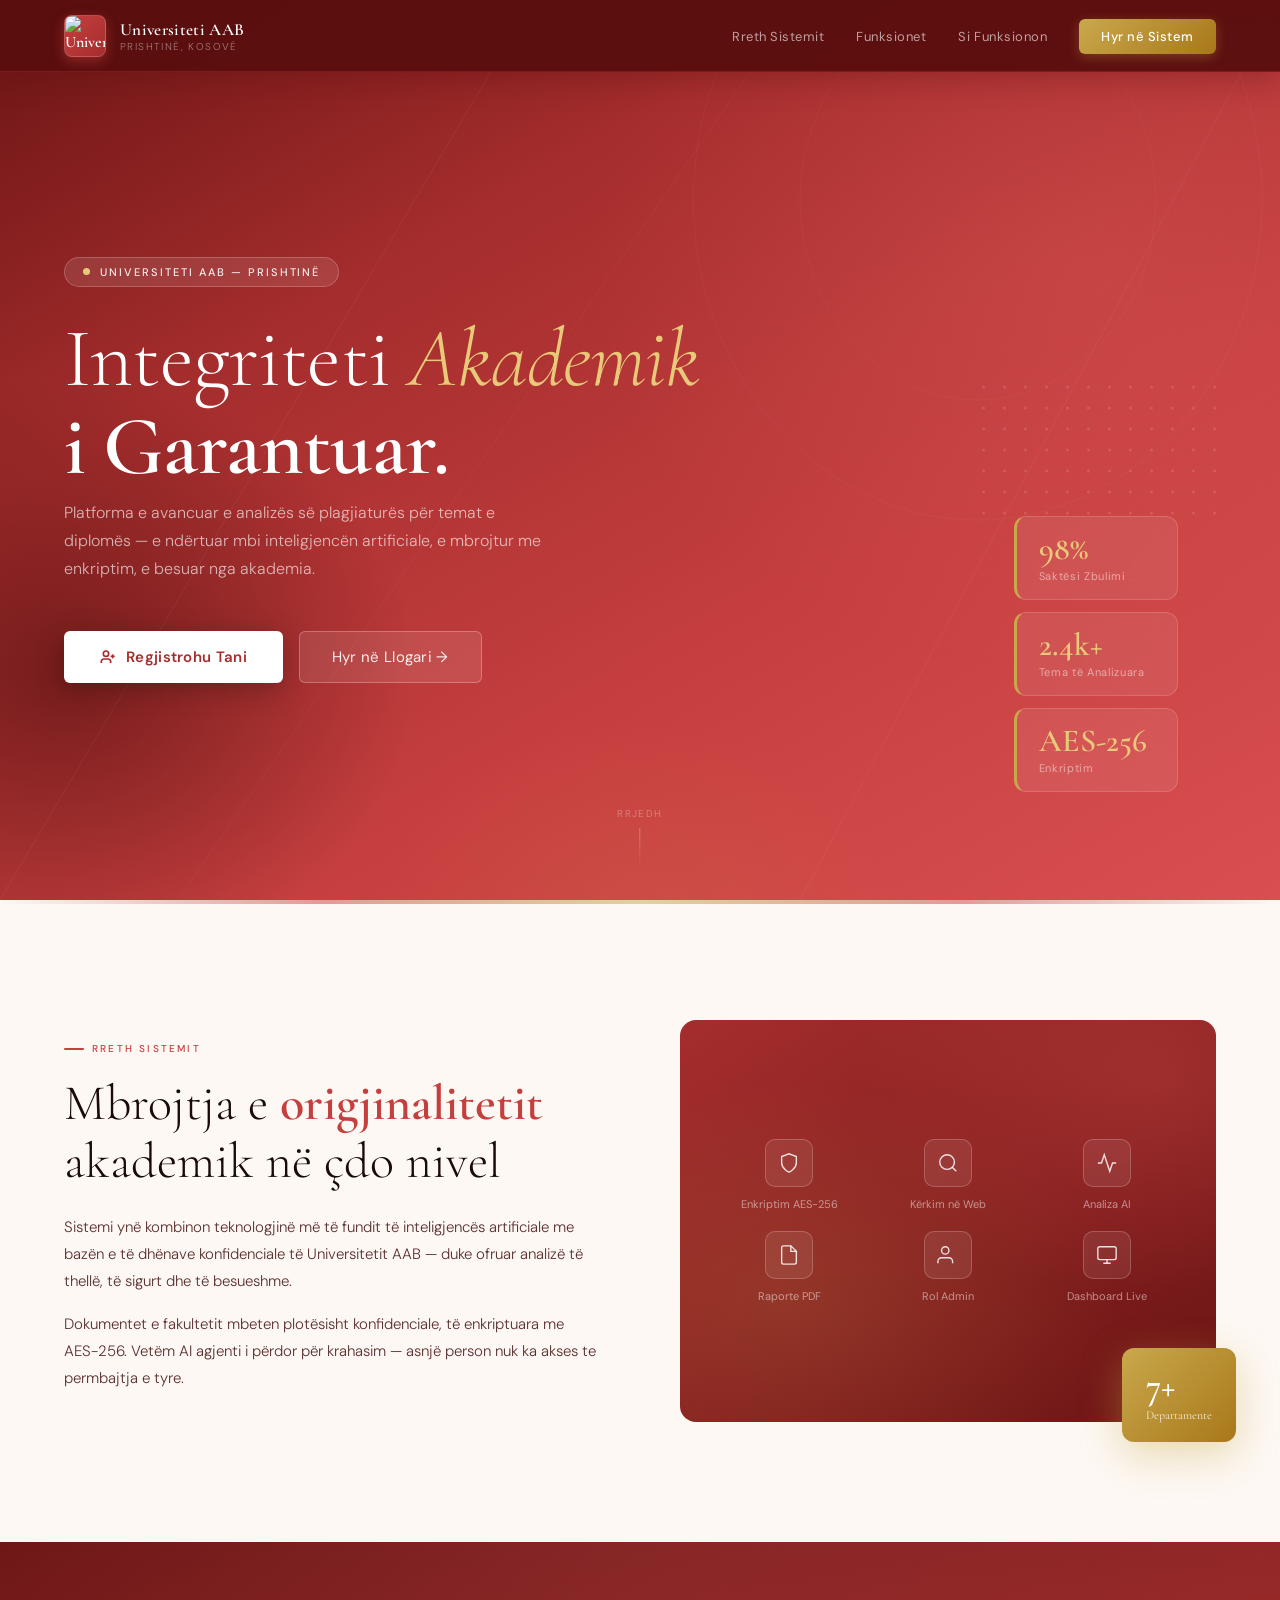
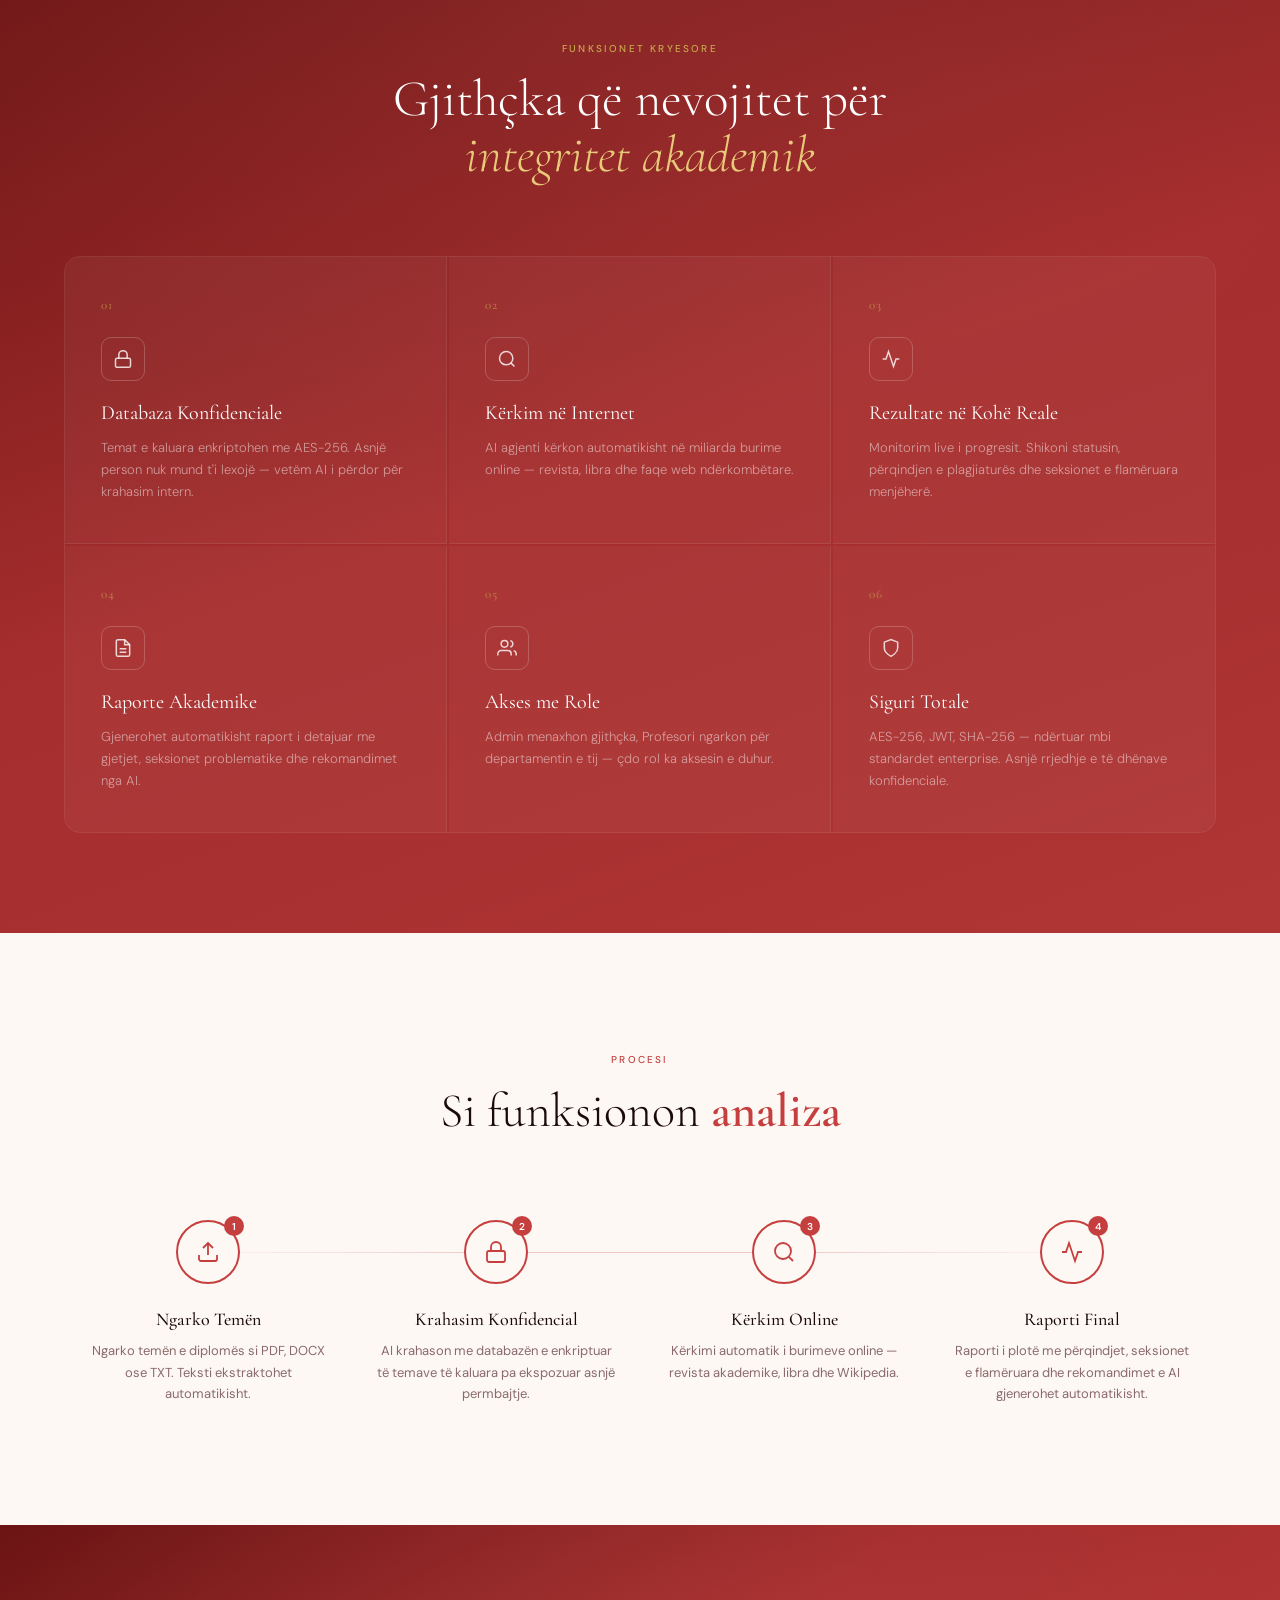
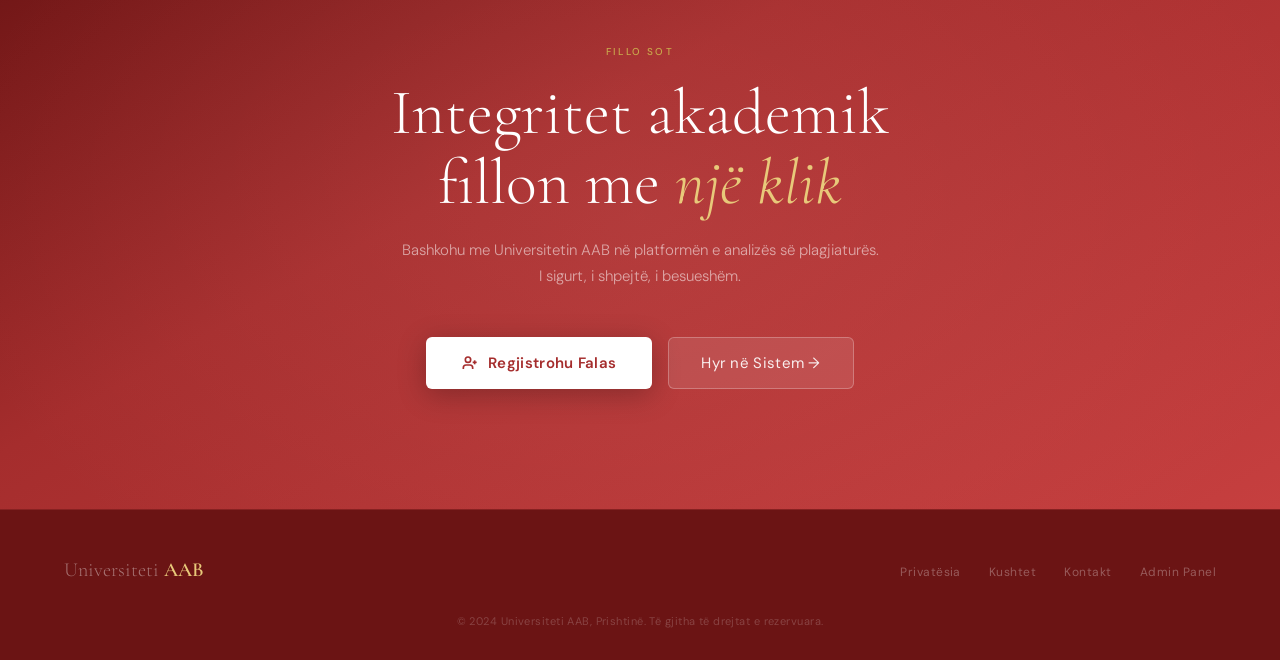
==== ballina.html @ 6b73e8df "Done" ====
<!DOCTYPE html>
<html lang="sq">
<head>
  <meta charset="UTF-8">
  <meta name="viewport" content="width=device-width, initial-scale=1.0">
  <title>Universiteti AAB — Sistemi i Analizës së Plagjiaturës</title>
  <link rel="preconnect" href="https://fonts.googleapis.com">
  <link href="https://fonts.googleapis.com/css2?family=Cormorant+Garamond:ital,wght@0,300;0,400;0,600;1,300;1,400&family=DM+Sans:wght@300;400;500&display=swap" rel="stylesheet">
  <style>
    :root {
      --red:       #C63F3F;
      --red2:      #E05555;
      --red3:      #A52D2D;
      --red-deep:  #6B1414;
      --red-light: #FDEAEA;
      --red-mid:   #F5C5C5;
      --gold:      #C9A84C;
      --gold2:     #E8C97A;
      --cream:     #FDF8F3;
      --smoke:     #F0E8E0;
      --white:     #FFFFFF;
      --text:      #1A0A0A;
      --muted:     #8A6A6A;
      --ff-display: 'Cormorant Garamond', Georgia, serif;
      --ff-body:    'DM Sans', sans-serif;
    }

    *, *::before, *::after { box-sizing: border-box; margin: 0; padding: 0; }
    html { scroll-behavior: smooth; }
    body { font-family: var(--ff-body); background: var(--cream); color: var(--text); overflow-x: hidden; }

    body::before {
      content: '';
      position: fixed; inset: 0; z-index: 0; pointer-events: none;
      background-image: url("data:image/svg+xml,%3Csvg viewBox='0 0 256 256' xmlns='http://www.w3.org/2000/svg'%3E%3Cfilter id='noise'%3E%3CfeTurbulence type='fractalNoise' baseFrequency='0.9' numOctaves='4' stitchTiles='stitch'/%3E%3C/filter%3E%3Crect width='100%25' height='100%25' filter='url(%23noise)' opacity='0.035'/%3E%3C/svg%3E");
      opacity: .5;
    }

    /* ══ NAV ══ */
    nav {
      position: fixed; top: 0; left: 0; right: 0; z-index: 90;
      display: flex; align-items: center; justify-content: space-between;
      padding: 0 5vw; height: 72px;
      background: rgba(90,15,15,.97);
      backdrop-filter: blur(16px);
      border-bottom: 1px solid rgba(198,63,63,.3);
      box-shadow: 0 4px 32px rgba(90,15,15,.4);
    }
    .nav-logo { display: flex; align-items: center; gap: 14px; text-decoration: none; }
    .nav-logo-mark {
      width: 42px; height: 42px;
      background: linear-gradient(135deg, var(--red) 0%, var(--red3) 100%);
      border-radius: 8px;
      display: flex; align-items: center; justify-content: center;
      font-family: var(--ff-display); font-size: 16px; font-weight: 600;
      color: var(--white); border: 1px solid rgba(255,255,255,.15);
      box-shadow: 0 4px 12px rgba(198,63,63,.5);
      overflow: hidden;
    }
    .nav-logo-mark img {
      width: 100%;
      height: 100%;
      object-fit: cover;
      display: block;
    }
    .nav-logo-text .t1 { font-family: var(--ff-display); font-size: 17px; font-weight: 600; color: var(--white); letter-spacing: .02em; }
    .nav-logo-text .t2 { font-size: 10px; font-weight: 300; color: rgba(255,255,255,.45); letter-spacing: .14em; text-transform: uppercase; }
    .nav-links { display: flex; align-items: center; gap: 32px; list-style: none; }
    .nav-links a { font-size: 13px; font-weight: 400; color: rgba(255,255,255,.6); text-decoration: none; letter-spacing: .04em; transition: color .2s; }
    .nav-links a:hover { color: var(--gold2); }
    .nav-cta {
      background: linear-gradient(135deg, var(--gold) 0%, #A8781A 100%) !important;
      color: var(--white) !important; font-weight: 500 !important;
      padding: 9px 22px; border-radius: 6px;
      box-shadow: 0 3px 12px rgba(201,168,76,.3);
      transition: opacity .2s !important;
    }
    .nav-cta:hover { opacity: .85 !important; }

    /* ══ HERO ══ */
    .hero {
      position: relative; min-height: 100vh;
      display: flex; align-items: center;
      padding: 120px 5vw 80px; overflow: hidden;
    }
    .hero-bg {
      position: absolute; inset: 0; z-index: 0;
      background: linear-gradient(150deg, var(--red-deep) 0%, var(--red3) 30%, var(--red) 65%, #D94F4F 100%);
    }
    .hero-bg::after {
      content: '';
      position: absolute; inset: 0;
      background:
        radial-gradient(ellipse 60% 70% at 85% 30%, rgba(230,100,100,.25) 0%, transparent 65%),
        radial-gradient(ellipse 50% 60% at 5%  75%, rgba(60,5,5,.5)        0%, transparent 55%),
        radial-gradient(ellipse 40% 40% at 50% 100%, rgba(201,168,76,.08)  0%, transparent 50%);
    }
    .hero-lines {
      position: absolute; inset: 0; z-index: 1; overflow: hidden; pointer-events: none;
    }
    .hero-lines svg { position: absolute; width: 100%; height: 100%; }

    .hero-dots {
      position: absolute; right: 5vw; top: 50%;
      transform: translateY(-50%); z-index: 1;
      display: grid; grid-template-columns: repeat(12,1fr); gap: 18px;
      opacity: .12;
    }
    .hero-dots span { width: 3px; height: 3px; border-radius: 50%; background: var(--white); display: block; }

    .hero-content { position: relative; z-index: 2; max-width: 700px; }

    .hero-eyebrow {
      display: inline-flex; align-items: center; gap: 10px;
      font-size: 11px; font-weight: 500;
      letter-spacing: .18em; text-transform: uppercase;
      color: rgba(255,255,255,.9);
      margin-bottom: 28px;
      background: rgba(255,255,255,.1);
      border: 1px solid rgba(255,255,255,.2);
      padding: 7px 18px; border-radius: 20px;
      animation: fadeInUp .7s ease both;
    }
    .hero-eyebrow::before {
      content: ''; width: 7px; height: 7px; border-radius: 50%;
      background: var(--gold2);
      animation: pulse 2s infinite;
    }
    @keyframes pulse { 0%,100%{opacity:1;transform:scale(1)} 50%{opacity:.5;transform:scale(1.5)} }

    .hero-title {
      font-family: var(--ff-display);
      font-size: clamp(46px, 6.5vw, 86px);
      font-weight: 300; line-height: 1.06;
      color: var(--white); margin-bottom: 8px;
      letter-spacing: -.01em;
      animation: fadeInUp .7s .1s ease both;
    }
    .hero-title em { font-style: italic; color: var(--gold2); }
    .hero-title .line2 { font-weight: 600; display: block; }

    .hero-sub {
      font-size: 16px; font-weight: 300;
      color: rgba(255,255,255,.65); line-height: 1.75;
      max-width: 480px; margin-bottom: 48px;
      animation: fadeInUp .7s .22s ease both;
    }
    .hero-actions { display: flex; align-items: center; gap: 16px; flex-wrap: wrap; animation: fadeInUp .7s .34s ease both; }

    .btn-hero-primary {
      display: inline-flex; align-items: center; gap: 10px;
      padding: 16px 36px;
      background: var(--white); color: var(--red3);
      font-family: var(--ff-body); font-size: 15px; font-weight: 600;
      border: none; border-radius: 6px; cursor: pointer; text-decoration: none;
      letter-spacing: .02em;
      transition: transform .2s, box-shadow .2s;
      box-shadow: 0 6px 28px rgba(0,0,0,.25);
    }
    .btn-hero-primary:hover { transform: translateY(-2px); box-shadow: 0 10px 36px rgba(0,0,0,.3); }
    .btn-hero-primary svg { width: 16px; height: 16px; stroke: var(--red3); fill: none; stroke-width: 2.5; }

    .btn-hero-ghost {
      display: inline-flex; align-items: center; gap: 10px;
      padding: 15px 32px;
      background: rgba(255,255,255,.1); color: rgba(255,255,255,.9);
      font-family: var(--ff-body); font-size: 15px; font-weight: 400;
      border: 1px solid rgba(255,255,255,.25); border-radius: 6px;
      cursor: pointer; text-decoration: none; letter-spacing: .02em;
      transition: background .2s, border-color .2s;
    }
    .btn-hero-ghost:hover { background: rgba(255,255,255,.18); border-color: rgba(255,255,255,.45); }

    .hero-stats { position: absolute; z-index: 2; right: 8vw; bottom: 12%; display: flex; flex-direction: column; gap: 12px; animation: fadeInUp .7s .5s ease both; }
    .stat-badge {
      background: rgba(255,255,255,.08); backdrop-filter: blur(12px);
      border: 1px solid rgba(255,255,255,.15);
      border-left: 3px solid var(--gold);
      border-radius: 12px; padding: 16px 22px; min-width: 164px;
      animation: floatUp 6s ease-in-out infinite;
    }
    .stat-badge:nth-child(2) { animation-delay: -2s; }
    .stat-badge:nth-child(3) { animation-delay: -4s; }
    @keyframes floatUp { 0%,100%{transform:translateY(0)} 50%{transform:translateY(-7px)} }
    .stat-badge .num { font-family: var(--ff-display); font-size: 32px; font-weight: 600; color: var(--gold2); line-height: 1; }
    .stat-badge .lbl { font-size: 11px; color: rgba(255,255,255,.5); letter-spacing: .06em; margin-top: 4px; }

    .scroll-hint {
      position: absolute; bottom: 32px; left: 50%; transform: translateX(-50%);
      z-index: 2; display: flex; flex-direction: column; align-items: center; gap: 8px;
      color: rgba(255,255,255,.3); font-size: 10px; letter-spacing: .14em; text-transform: uppercase;
    }
    .scroll-line { width: 1px; height: 40px; background: linear-gradient(to bottom, rgba(255,255,255,.3), transparent); animation: scrollPulse 2s ease-in-out infinite; }
    @keyframes scrollPulse { 0%,100%{opacity:.3} 50%{opacity:1} }

    /* ══ ABOUT ══ */
    .section-about {
      padding: 120px 5vw; display: grid; grid-template-columns: 1fr 1fr; gap: 80px;
      align-items: center; position: relative; z-index: 1;
    }
    .section-about::before {
      content: ''; position: absolute; top: 0; left: 0; right: 0; height: 4px;
      background: linear-gradient(90deg, transparent, var(--red), var(--gold), var(--red), transparent);
      opacity: .5;
    }
    .about-label {
      font-size: 10px; font-weight: 500; letter-spacing: .22em; text-transform: uppercase;
      color: var(--red); margin-bottom: 20px;
      display: inline-flex; align-items: center; gap: 8px;
    }
    .about-label::before { content: ''; width: 20px; height: 2px; background: var(--red); border-radius: 2px; }
    .about-title { font-family: var(--ff-display); font-size: clamp(30px, 4vw, 50px); font-weight: 300; line-height: 1.15; color: var(--text); margin-bottom: 24px; }
    .about-title strong { font-weight: 600; color: var(--red); }
    .about-text { font-size: 15px; font-weight: 300; line-height: 1.8; color: #5A3030; margin-bottom: 16px; }

    .about-card-main {
      background: linear-gradient(145deg, var(--red3) 0%, var(--red-deep) 100%);
      border-radius: 16px; overflow: hidden; aspect-ratio: 4/3;
      display: flex; align-items: center; justify-content: center; position: relative;
    }
    .about-card-main::after {
      content: ''; position: absolute; inset: 0;
      background:
        radial-gradient(ellipse at 20% 70%, rgba(201,168,76,.15), transparent 55%),
        radial-gradient(ellipse at 90% 15%, rgba(255,100,100,.2),  transparent 45%);
    }
    .about-icon-grid { display: grid; grid-template-columns: repeat(3,1fr); gap: 20px; padding: 40px; width: 100%; position: relative; z-index: 1; }
    .about-icon-item { display: flex; flex-direction: column; align-items: center; gap: 10px; text-align: center; }
    .about-icon-box {
      width: 48px; height: 48px; border: 1px solid rgba(255,255,255,.2);
      border-radius: 10px; display: flex; align-items: center; justify-content: center;
      background: rgba(255,255,255,.08); transition: background .25s, border-color .25s;
    }
    .about-icon-item:hover .about-icon-box { background: rgba(255,255,255,.15); border-color: rgba(255,255,255,.4); }
    .about-icon-box svg { width: 22px; height: 22px; stroke: rgba(255,255,255,.85); fill: none; stroke-width: 1.5; }
    .about-icon-item span { font-size: 11px; color: rgba(255,255,255,.5); line-height: 1.3; }

    .about-image { position: relative; }
    .about-float-badge {
      position: absolute; bottom: -20px; right: -20px;
      background: linear-gradient(135deg, var(--gold) 0%, #A8781A 100%);
      color: var(--white); border-radius: 12px; padding: 20px 24px;
      font-family: var(--ff-display); box-shadow: 0 12px 40px rgba(201,168,76,.4);
    }
    .about-float-badge .n { font-size: 36px; font-weight: 600; line-height: 1; }
    .about-float-badge .l { font-size: 12px; font-weight: 400; opacity: .85; margin-top: 4px; }

    /* ══ FEATURES ══ */
    .section-features {
      padding: 100px 5vw;
      background: linear-gradient(160deg, var(--red-deep) 0%, var(--red3) 50%, #B03535 100%);
      position: relative; overflow: hidden;
    }
    .section-features::before {
      content: ''; position: absolute; inset: 0;
      background: radial-gradient(ellipse 70% 50% at 50% 0%, rgba(255,160,160,.08), transparent);
    }
    .features-header { text-align: center; margin-bottom: 72px; position: relative; z-index: 1; }
    .features-header .label { font-size: 10px; font-weight: 500; letter-spacing: .22em; text-transform: uppercase; color: var(--gold); margin-bottom: 16px; }
    .features-header h2 { font-family: var(--ff-display); font-size: clamp(32px,4vw,52px); font-weight: 300; color: var(--white); line-height: 1.1; }
    .features-header h2 em { font-style: italic; color: var(--gold2); }

    .features-grid {
      display: grid; grid-template-columns: repeat(3,1fr); gap: 2px;
      position: relative; z-index: 1;
      border: 1px solid rgba(255,255,255,.1); border-radius: 16px; overflow: hidden;
    }
    .feat-card {
      padding: 40px 36px;
      background: rgba(255,255,255,.04);
      border-right: 1px solid rgba(255,255,255,.08);
      border-bottom: 1px solid rgba(255,255,255,.08);
      transition: background .25s; cursor: default;
    }
    .feat-card:hover { background: rgba(255,255,255,.09); }
    .feat-card:nth-child(3n) { border-right: none; }
    .feat-card:nth-child(n+4) { border-bottom: none; }
    .feat-num { font-family: var(--ff-display); font-size: 13px; color: var(--gold); opacity: .7; letter-spacing: .06em; margin-bottom: 24px; }
    .feat-icon {
      width: 44px; height: 44px; border: 1px solid rgba(255,255,255,.2); border-radius: 10px;
      display: flex; align-items: center; justify-content: center; margin-bottom: 20px;
      transition: border-color .25s, background .25s;
    }
    .feat-card:hover .feat-icon { background: rgba(255,255,255,.1); border-color: rgba(255,255,255,.4); }
    .feat-icon svg { width: 20px; height: 20px; stroke: rgba(255,255,255,.8); fill: none; stroke-width: 1.8; }
    .feat-title { font-family: var(--ff-display); font-size: 20px; font-weight: 400; color: var(--white); margin-bottom: 12px; }
    .feat-desc { font-size: 13px; font-weight: 300; color: rgba(255,255,255,.5); line-height: 1.7; }

    /* ══ PROCESS ══ */
    .section-process { padding: 120px 5vw; background: var(--cream); }
    .process-header { text-align: center; margin-bottom: 80px; }
    .process-header .label { font-size: 10px; letter-spacing: .22em; text-transform: uppercase; color: var(--red); font-weight: 500; margin-bottom: 16px; }
    .process-header h2 { font-family: var(--ff-display); font-size: clamp(30px,4vw,48px); font-weight: 300; color: var(--text); }
    .process-header h2 strong { font-weight: 600; color: var(--red); }

    .process-steps { display: grid; grid-template-columns: repeat(4,1fr); gap: 0; position: relative; }
    .process-steps::before {
      content: ''; position: absolute; top: 32px; left: 10%; right: 10%; height: 1px;
      background: linear-gradient(90deg, transparent, var(--red), var(--red), transparent); opacity: .25;
    }
    .process-step { padding: 0 24px; text-align: center; }
    .step-circle {
      width: 64px; height: 64px; border-radius: 50%; border: 2px solid var(--red);
      display: flex; align-items: center; justify-content: center;
      margin: 0 auto 24px; background: var(--cream); position: relative; z-index: 1;
      transition: background .25s, box-shadow .25s;
    }
    .process-step:hover .step-circle { background: var(--red); box-shadow: 0 0 0 8px rgba(198,63,63,.12); }
    .process-step:hover .step-circle svg { stroke: var(--white); }
    .step-circle svg { width: 24px; height: 24px; stroke: var(--red); fill: none; stroke-width: 1.8; transition: stroke .25s; }
    .step-num {
      position: absolute; top: -6px; right: -6px; width: 20px; height: 20px; border-radius: 50%;
      background: var(--red); color: var(--white); font-size: 10px; font-weight: 600;
      display: flex; align-items: center; justify-content: center;
    }
    .step-title { font-family: var(--ff-display); font-size: 18px; font-weight: 500; color: var(--text); margin-bottom: 10px; }
    .step-desc { font-size: 13px; color: var(--muted); line-height: 1.65; }

    /* ══ CTA ══ */
    .section-cta {
      padding: 120px 5vw; text-align: center;
      background: linear-gradient(150deg, var(--red-deep) 0%, var(--red3) 40%, var(--red) 100%);
      position: relative; overflow: hidden;
    }
    .section-cta::before {
      content: ''; position: absolute; inset: 0;
      background: radial-gradient(ellipse 55% 80% at 50% 50%, rgba(255,160,160,.1), transparent);
    }
    .section-cta .label { font-size: 10px; letter-spacing: .22em; text-transform: uppercase; color: var(--gold); font-weight: 500; margin-bottom: 20px; position: relative; z-index: 1; }
    .section-cta h2 { font-family: var(--ff-display); font-size: clamp(36px,5vw,64px); font-weight: 300; color: var(--white); line-height: 1.1; margin-bottom: 20px; position: relative; z-index: 1; }
    .section-cta h2 em { font-style: italic; color: var(--gold2); }
    .section-cta p { font-size: 15px; font-weight: 300; color: rgba(255,255,255,.55); max-width: 480px; margin: 0 auto 48px; line-height: 1.7; position: relative; z-index: 1; }
    .cta-buttons { display: flex; align-items: center; justify-content: center; gap: 16px; flex-wrap: wrap; position: relative; z-index: 1; }

    /* ══ FOOTER ══ */
    footer {
      background: var(--red-deep);
      padding: 48px 5vw 32px;
      border-top: 1px solid rgba(198,63,63,.3);
    }
    .footer-inner { display: flex; align-items: center; justify-content: space-between; margin-bottom: 32px; }
    .footer-logo { font-family: var(--ff-display); font-size: 20px; font-weight: 300; color: rgba(255,255,255,.4); }
    .footer-logo strong { font-weight: 600; color: var(--gold2); }
    .footer-links { display: flex; gap: 28px; list-style: none; }
    .footer-links a { font-size: 12px; color: rgba(255,255,255,.3); text-decoration: none; letter-spacing: .04em; transition: color .2s; }
    .footer-links a:hover { color: var(--gold2); }
    .footer-copy { font-size: 11px; color: rgba(255,255,255,.2); text-align: center; letter-spacing: .04em; }

    /* ══ MODAL ══ */
    .modal-overlay {
      position: fixed; inset: 0; z-index: 200;
      background: rgba(50,5,5,.88); backdrop-filter: blur(8px);
      display: flex; align-items: center; justify-content: center; padding: 20px;
      opacity: 0; pointer-events: none; transition: opacity .3s;
    }
    .modal-overlay.open { opacity: 1; pointer-events: all; }
    .modal {
      background: var(--cream); border-radius: 16px;
      width: 100%; max-width: 460px; overflow: hidden;
      transform: translateY(24px) scale(.97); transition: transform .3s;
      box-shadow: 0 40px 80px rgba(50,5,5,.6);
    }
    .modal-overlay.open .modal { transform: translateY(0) scale(1); }

    .modal-header {
      background: linear-gradient(145deg, var(--red-deep) 0%, var(--red3) 100%);
      padding: 28px 32px 24px; position: relative;
    }
    .modal-header-accent {
      position: absolute; top: 0; left: 0; right: 0; height: 3px;
      background: linear-gradient(90deg, var(--red2), var(--gold), var(--red2));
    }
    .modal-tabs {
      display: flex; gap: 0;
      background: rgba(255,255,255,.08); border-radius: 8px; padding: 4px; margin-bottom: 20px;
    }
    .tab-btn {
      flex: 1; padding: 9px; font-family: var(--ff-body); font-size: 13px; font-weight: 500;
      color: rgba(255,255,255,.45); background: transparent; border: none; border-radius: 6px;
      cursor: pointer; transition: .2s; letter-spacing: .03em;
    }
    .tab-btn.active { background: var(--white); color: var(--red3); }
    .modal-title { font-family: var(--ff-display); font-size: 26px; font-weight: 300; color: var(--white); }
    .modal-title strong { font-weight: 600; }
    .modal-sub { font-size: 13px; color: rgba(255,255,255,.45); margin-top: 4px; }

    .modal-close {
      position: absolute; top: 20px; right: 20px; width: 32px; height: 32px;
      background: rgba(255,255,255,.1); border: none; border-radius: 6px;
      cursor: pointer; display: flex; align-items: center; justify-content: center;
      transition: background .2s;
    }
    .modal-close:hover { background: rgba(255,255,255,.2); }
    .modal-close svg { width: 14px; height: 14px; stroke: rgba(255,255,255,.7); fill: none; stroke-width: 2.5; }

    .modal-body { padding: 28px 32px 32px; }
    .form-group { margin-bottom: 16px; }
    .form-group label { display: block; font-size: 11px; font-weight: 500; letter-spacing: .08em; text-transform: uppercase; color: var(--muted); margin-bottom: 7px; }
    .form-group input, .form-group select {
      width: 100%; padding: 12px 16px; background: var(--white);
      border: 1.5px solid var(--smoke); border-radius: 8px;
      font-family: var(--ff-body); font-size: 14px; color: var(--text);
      transition: border-color .2s, box-shadow .2s; outline: none;
    }
    .form-group input:focus, .form-group select:focus {
      border-color: var(--red); box-shadow: 0 0 0 3px rgba(198,63,63,.12);
    }
    .form-row-2 { display: grid; grid-template-columns: 1fr 1fr; gap: 12px; }

    .btn-modal-primary {
      width: 100%; padding: 14px;
      background: linear-gradient(135deg, var(--red) 0%, var(--red3) 100%);
      color: var(--white); font-family: var(--ff-body); font-size: 15px; font-weight: 600;
      border: none; border-radius: 8px; cursor: pointer; letter-spacing: .02em;
      transition: opacity .2s, transform .15s;
      box-shadow: 0 4px 16px rgba(198,63,63,.4);
    }
    .btn-modal-primary:hover { opacity: .9; transform: translateY(-1px); }
    .btn-modal-primary:active { transform: translateY(0); }

    .modal-note { font-size: 12px; text-align: center; color: var(--muted); margin-top: 16px; line-height: 1.6; }
    .modal-note a { color: var(--red); text-decoration: none; }
    .modal-note a:hover { color: var(--red2); }

    /* ══ ANIMATIONS ══ */
    @keyframes fadeInUp { from{opacity:0;transform:translateY(24px)} to{opacity:1;transform:translateY(0)} }

    /* ══ RESPONSIVE ══ */
    @media (max-width: 900px) {
      .section-about { grid-template-columns: 1fr; }
      .features-grid { grid-template-columns: 1fr 1fr; }
      .process-steps { grid-template-columns: 1fr 1fr; gap: 40px; }
      .process-steps::before { display: none; }
      .hero-stats, .nav-links { display: none; }
    }
    @media (max-width: 600px) {
      .features-grid, .process-steps { grid-template-columns: 1fr; }
    }
  </style>
</head>
<body>

<!-- NAV -->
<nav>
  <a class="nav-logo" href="#">
    <div class="nav-logo-mark"><img src="https://images-wixmp-ed30a86b8c4ca887773594c2.wixmp.com/f/dbe7f497-3ab3-40ab-918d-ef6afb75abf3/df1yz9b-7948cf55-4635-4aee-9761-c056bd9984d3.png/v1/fill/w_370,h_370/icon_by_wizzzdesigns_df1yz9b-fullview.png?token=eyJ0eXAiOiJKV1QiLCJhbGciOiJIUzI1NiJ9.[base64].x4M0dl8qNWTZA7iJrPcjOD4q-tpfhaOOjQKJBWl0B24" alt="Universiteti AAB logo"></div>
    <div class="nav-logo-text">
      <div class="t1">Universiteti AAB</div>
      <div class="t2">Prishtinë, Kosovë</div>
    </div>
  </a>
  <ul class="nav-links">
    <li><a href="#about">Rreth Sistemit</a></li>
    <li><a href="#features">Funksionet</a></li>
    <li><a href="#process">Si Funksionon</a></li>
    <li><a href="#" class="nav-cta" onclick="openModal(event,'login')">Hyr në Sistem</a></li>
  </ul>
</nav>

<!-- HERO -->
<section class="hero">
  <div class="hero-bg"></div>
  <div class="hero-lines">
    <svg viewBox="0 0 1440 900" preserveAspectRatio="none">
      <line x1="0"    y1="900" x2="600"  y2="0"   stroke="rgba(255,255,255,0.06)" stroke-width="1"/>
      <line x1="200"  y1="900" x2="900"  y2="0"   stroke="rgba(255,255,255,0.04)" stroke-width="1"/>
      <line x1="1440" y1="0"   x2="900"  y2="900" stroke="rgba(255,255,255,0.05)" stroke-width="1"/>
      <circle cx="1100" cy="200" r="320" fill="none" stroke="rgba(255,255,255,0.04)" stroke-width="1"/>
      <circle cx="1100" cy="200" r="200" fill="none" stroke="rgba(201,168,76,0.08)" stroke-width="1"/>
    </svg>
  </div>
  <div class="hero-dots">
    <script>for(let i=0;i<84;i++)document.write('<span></span>')</script>
  </div>

  <div class="hero-content">
    <div class="hero-eyebrow">Universiteti AAB — Prishtinë</div>
    <h1 class="hero-title">
      Integriteti
      <em>Akademik</em>
      <span class="line2">i Garantuar.</span>
    </h1>
    <p class="hero-sub">
      Platforma e avancuar e analizës së plagjiaturës për temat e diplomës —
      e ndërtuar mbi inteligjencën artificiale, e mbrojtur me enkriptim, e besuar nga akademia.
    </p>
    <div class="hero-actions">
      <button class="btn-hero-primary" onclick="openModal(event,'register')">
        <svg viewBox="0 0 24 24"><path d="M16 21v-2a4 4 0 0 0-4-4H6a4 4 0 0 0-4 4v2"/><circle cx="9" cy="7" r="4"/><line x1="19" y1="8" x2="19" y2="14"/><line x1="22" y1="11" x2="16" y2="11"/></svg>
        Regjistrohu Tani
      </button>
      <button class="btn-hero-ghost" onclick="openModal(event,'login')">
        Hyr në Llogari →
      </button>
    </div>
  </div>

  <div class="hero-stats">
    <div class="stat-badge"><div class="num">98%</div><div class="lbl">Saktësi Zbulimi</div></div>
    <div class="stat-badge"><div class="num">2.4k+</div><div class="lbl">Tema të Analizuara</div></div>
    <div class="stat-badge"><div class="num">AES‑256</div><div class="lbl">Enkriptim</div></div>
  </div>

  <div class="scroll-hint">
    <span>Rrjedh</span>
    <div class="scroll-line"></div>
  </div>
</section>

<!-- ABOUT -->
<section class="section-about" id="about">
  <div>
    <div class="about-label">Rreth Sistemit</div>
    <h2 class="about-title">Mbrojtja e <strong>origjinalitetit</strong><br>akademik në çdo nivel</h2>
    <p class="about-text">Sistemi ynë kombinon teknologjinë më të fundit të inteligjencës artificiale me bazën e të dhënave konfidenciale të Universitetit AAB — duke ofruar analizë të thellë, të sigurt dhe të besueshme.</p>
    <p class="about-text">Dokumentet e fakultetit mbeten plotësisht konfidenciale, të enkriptuara me AES-256. Vetëm AI agjenti i përdor për krahasim — asnjë person nuk ka akses te permbajtja e tyre.</p>
  </div>
  <div class="about-image">
    <div class="about-card-main">
      <div class="about-icon-grid">
        <div class="about-icon-item"><div class="about-icon-box"><svg viewBox="0 0 24 24"><path d="M12 22s8-4 8-10V5l-8-3-8 3v7c0 6 8 10 8 10z"/></svg></div><span>Enkriptim AES-256</span></div>
        <div class="about-icon-item"><div class="about-icon-box"><svg viewBox="0 0 24 24"><circle cx="11" cy="11" r="8"/><path d="m21 21-4.35-4.35"/></svg></div><span>Kërkim në Web</span></div>
        <div class="about-icon-item"><div class="about-icon-box"><svg viewBox="0 0 24 24"><polyline points="22 12 18 12 15 21 9 3 6 12 2 12"/></svg></div><span>Analiza AI</span></div>
        <div class="about-icon-item"><div class="about-icon-box"><svg viewBox="0 0 24 24"><path d="M14 2H6a2 2 0 0 0-2 2v16a2 2 0 0 0 2 2h12a2 2 0 0 0 2-2V8z"/><polyline points="14 2 14 8 20 8"/></svg></div><span>Raporte PDF</span></div>
        <div class="about-icon-item"><div class="about-icon-box"><svg viewBox="0 0 24 24"><path d="M17 21v-2a4 4 0 0 0-4-4H5a4 4 0 0 0-4 4v2"/><circle cx="9" cy="7" r="4"/></svg></div><span>Rol Admin</span></div>
        <div class="about-icon-item"><div class="about-icon-box"><svg viewBox="0 0 24 24"><rect x="2" y="3" width="20" height="14" rx="2"/><line x1="8" y1="21" x2="16" y2="21"/><line x1="12" y1="17" x2="12" y2="21"/></svg></div><span>Dashboard Live</span></div>
      </div>
    </div>
    <div class="about-float-badge"><div class="n">7+</div><div class="l">Departamente</div></div>
  </div>
</section>

<!-- FEATURES -->
<section class="section-features" id="features">
  <div class="features-header">
    <div class="label">Funksionet Kryesore</div>
    <h2>Gjithçka që nevojitet për<br><em>integritet akademik</em></h2>
  </div>
  <div class="features-grid">
    <div class="feat-card">
      <div class="feat-num">01</div>
      <div class="feat-icon"><svg viewBox="0 0 24 24"><rect x="3" y="11" width="18" height="11" rx="2"/><path d="M7 11V7a5 5 0 0 1 10 0v4"/></svg></div>
      <div class="feat-title">Databaza Konfidenciale</div>
      <div class="feat-desc">Temat e kaluara enkriptohen me AES-256. Asnjë person nuk mund t'i lexojë — vetëm AI i përdor për krahasim intern.</div>
    </div>
    <div class="feat-card">
      <div class="feat-num">02</div>
      <div class="feat-icon"><svg viewBox="0 0 24 24"><circle cx="11" cy="11" r="8"/><path d="m21 21-4.35-4.35"/></svg></div>
      <div class="feat-title">Kërkim në Internet</div>
      <div class="feat-desc">AI agjenti kërkon automatikisht në miliarda burime online — revista, libra dhe faqe web ndërkombëtare.</div>
    </div>
    <div class="feat-card">
      <div class="feat-num">03</div>
      <div class="feat-icon"><svg viewBox="0 0 24 24"><polyline points="22 12 18 12 15 21 9 3 6 12 2 12"/></svg></div>
      <div class="feat-title">Rezultate në Kohë Reale</div>
      <div class="feat-desc">Monitorim live i progresit. Shikoni statusin, përqindjen e plagjiaturës dhe seksionet e flamëruara menjëherë.</div>
    </div>
    <div class="feat-card">
      <div class="feat-num">04</div>
      <div class="feat-icon"><svg viewBox="0 0 24 24"><path d="M14 2H6a2 2 0 0 0-2 2v16a2 2 0 0 0 2 2h12a2 2 0 0 0 2-2V8z"/><polyline points="14 2 14 8 20 8"/><line x1="16" y1="13" x2="8" y2="13"/><line x1="16" y1="17" x2="8" y2="17"/></svg></div>
      <div class="feat-title">Raporte Akademike</div>
      <div class="feat-desc">Gjenerohet automatikisht raport i detajuar me gjetjet, seksionet problematike dhe rekomandimet nga AI.</div>
    </div>
    <div class="feat-card">
      <div class="feat-num">05</div>
      <div class="feat-icon"><svg viewBox="0 0 24 24"><path d="M17 21v-2a4 4 0 0 0-4-4H5a4 4 0 0 0-4 4v2"/><circle cx="9" cy="7" r="4"/><path d="M23 21v-2a4 4 0 0 0-3-3.87"/><path d="M16 3.13a4 4 0 0 1 0 7.75"/></svg></div>
      <div class="feat-title">Akses me Role</div>
      <div class="feat-desc">Admin menaxhon gjithçka, Profesori ngarkon për departamentin e tij — çdo rol ka aksesin e duhur.</div>
    </div>
    <div class="feat-card">
      <div class="feat-num">06</div>
      <div class="feat-icon"><svg viewBox="0 0 24 24"><path d="M12 22s8-4 8-10V5l-8-3-8 3v7c0 6 8 10 8 10z"/></svg></div>
      <div class="feat-title">Siguri Totale</div>
      <div class="feat-desc">AES-256, JWT, SHA-256 — ndërtuar mbi standardet enterprise. Asnjë rrjedhje e të dhënave konfidenciale.</div>
    </div>
  </div>
</section>

<!-- PROCESS -->
<section class="section-process" id="process">
  <div class="process-header">
    <div class="label">Procesi</div>
    <h2>Si funksionon <strong>analiza</strong></h2>
  </div>
  <div class="process-steps">
    <div class="process-step">
      <div class="step-circle"><svg viewBox="0 0 24 24"><path d="M21 15v4a2 2 0 0 1-2 2H5a2 2 0 0 1-2-2v-4"/><polyline points="17 8 12 3 7 8"/><line x1="12" y1="3" x2="12" y2="15"/></svg><div class="step-num">1</div></div>
      <div class="step-title">Ngarko Temën</div>
      <div class="step-desc">Ngarko temën e diplomës si PDF, DOCX ose TXT. Teksti ekstraktohet automatikisht.</div>
    </div>
    <div class="process-step">
      <div class="step-circle"><svg viewBox="0 0 24 24"><rect x="3" y="11" width="18" height="11" rx="2"/><path d="M7 11V7a5 5 0 0 1 10 0v4"/></svg><div class="step-num">2</div></div>
      <div class="step-title">Krahasim Konfidencial</div>
      <div class="step-desc">AI krahason me databazën e enkriptuar të temave të kaluara pa ekspozuar asnjë permbajtje.</div>
    </div>
    <div class="process-step">
      <div class="step-circle"><svg viewBox="0 0 24 24"><circle cx="11" cy="11" r="8"/><path d="m21 21-4.35-4.35"/></svg><div class="step-num">3</div></div>
      <div class="step-title">Kërkim Online</div>
      <div class="step-desc">Kërkimi automatik i burimeve online — revista akademike, libra dhe Wikipedia.</div>
    </div>
    <div class="process-step">
      <div class="step-circle"><svg viewBox="0 0 24 24"><polyline points="22 12 18 12 15 21 9 3 6 12 2 12"/></svg><div class="step-num">4</div></div>
      <div class="step-title">Raporti Final</div>
      <div class="step-desc">Raporti i plotë me përqindjet, seksionet e flamëruara dhe rekomandimet e AI gjenerohet automatikisht.</div>
    </div>
  </div>
</section>

<!-- CTA -->
<section class="section-cta">
  <div class="label">Fillo Sot</div>
  <h2>Integritet akademik<br>fillon me <em>një klik</em></h2>
  <p>Bashkohu me Universitetin AAB në platformën e analizës së plagjiaturës. I sigurt, i shpejtë, i besueshëm.</p>
  <div class="cta-buttons">
    <button class="btn-hero-primary" onclick="openModal(event,'register')">
      <svg viewBox="0 0 24 24"><path d="M16 21v-2a4 4 0 0 0-4-4H6a4 4 0 0 0-4 4v2"/><circle cx="9" cy="7" r="4"/><line x1="19" y1="8" x2="19" y2="14"/><line x1="22" y1="11" x2="16" y2="11"/></svg>
      Regjistrohu Falas
    </button>
    <button class="btn-hero-ghost" onclick="openModal(event,'login')">Hyr në Sistem →</button>
  </div>
</section>

<!-- FOOTER -->
<footer>
  <div class="footer-inner">
    <div class="footer-logo">Universiteti <strong>AAB</strong></div>
    <ul class="footer-links">
      <li><a href="#">Privatësia</a></li>
      <li><a href="#">Kushtet</a></li>
      <li><a href="#">Kontakt</a></li>
      <li><a href="admin.html">Admin Panel</a></li>
    </ul>
  </div>
  <div class="footer-copy">© 2024 Universiteti AAB, Prishtinë. Të gjitha të drejtat e rezervuara.</div>
</footer>

<!-- MODAL -->
<div class="modal-overlay" id="modal-overlay" onclick="closeModalOutside(event)">
  <div class="modal" id="modal">
    <div class="modal-header">
      <div class="modal-header-accent"></div>
      <button class="modal-close" onclick="closeModal()">
        <svg viewBox="0 0 24 24"><line x1="18" y1="6" x2="6" y2="18"/><line x1="6" y1="6" x2="18" y2="18"/></svg>
      </button>
      <div class="modal-tabs">
        <button class="tab-btn active" id="tab-login"    onclick="switchTab('login')">Hyr</button>
        <button class="tab-btn"        id="tab-register" onclick="switchTab('register')">Regjistrohu</button>
      </div>
      <div class="modal-title" id="modal-title">Mirë se <strong>erdhe</strong></div>
      <div class="modal-sub"  id="modal-sub">Hyr në llogarinë tënde</div>
    </div>
    <div class="modal-body">

      <!-- LOGIN -->
      <div id="form-login">
        <div class="form-group">
          <label>Emri i Përdoruesit ose Email</label>
          <input type="text" id="l-username" placeholder="p.sh. arta.krasniqi ose prof.demo@aab.edu.al" autocomplete="username">
        </div>
        <div class="form-group">
          <label>Fjalëkalimi</label>
          <input type="password" id="l-password" placeholder="••••••••" autocomplete="current-password" onkeydown="if(event.key==='Enter')doLogin()">
        </div>
        <div id="login-msg" style="font-size:13px;margin-bottom:12px;display:none"></div>
        <button class="btn-modal-primary" onclick="doLogin()">Hyr në Sistem</button>
        <div class="modal-note">Nuk ke llogari? <a href="#" onclick="switchTab('register');return false">Regjistrohu këtu</a></div>
      </div>

      <!-- REGISTER -->
      <div id="form-register" style="display:none">
        <div class="form-row-2">
          <div class="form-group"><label>Emri</label><input type="text" id="r-fname" placeholder="Arta"></div>
          <div class="form-group"><label>Mbiemri</label><input type="text" id="r-lname" placeholder="Krasniqi"></div>
        </div>
        <div class="form-group"><label>Email Universitar</label><input type="email" id="r-email" placeholder="arta.krasniqi@aab.edu.al"></div>
        <div class="form-group"><label>Numri Indeksit</label><input type="text" id="r-index" placeholder="2024/CS/0001"></div>
        <div class="form-group">
          <label>Departamenti</label>
          <select id="r-dept">
            <option value="">— Zgjidh departamentin —</option>
            <option>Programim</option>
            <option>Programim dhe AI</option>
            <option>Programim dhe Multimedia</option>
            <option>Programim i Lojerave Kompjuterike</option>
            <option>Siguri Kibernetike</option>
            <option>Specializim ne Inxhinieri Softuerike</option>
          </select>
        </div>
        <div class="form-group"><label>Fjalëkalimi</label><input type="password" id="r-pass" placeholder="Min. 8 karaktere"></div>
        <div id="reg-msg" style="font-size:13px;margin-bottom:12px;display:none"></div>
        <button class="btn-modal-primary" onclick="doRegister()">Krijo Llogarinë</button>
        <div class="modal-note">Duke u regjistruar pranon <a href="#">Kushtet e Përdorimit</a>.<br>Ke llogari? <a href="#" onclick="switchTab('login');return false">Hyr këtu</a></div>
      </div>

    </div>
  </div>
</div>

<script>
  function openModal(e, tab) {
    if(e) e.preventDefault();
    document.getElementById('modal-overlay').classList.add('open');
    switchTab(tab||'login');
    document.body.style.overflow = 'hidden';
  }
  function closeModal() {
    document.getElementById('modal-overlay').classList.remove('open');
    document.body.style.overflow = '';
  }
  function closeModalOutside(e) { if(e.target===document.getElementById('modal-overlay')) closeModal(); }
  document.addEventListener('keydown', e => { if(e.key==='Escape') closeModal(); });

  function switchTab(tab) {
    const isLogin = tab==='login';
    document.getElementById('tab-login').classList.toggle('active', isLogin);
    document.getElementById('tab-register').classList.toggle('active', !isLogin);
    document.getElementById('form-login').style.display    = isLogin ? '' : 'none';
    document.getElementById('form-register').style.display = isLogin ? 'none' : '';
    document.getElementById('modal-title').innerHTML = isLogin ? 'Mirë se <strong>erdhe</strong>' : 'Krijo <strong>llogarinë</strong>';
    document.getElementById('modal-sub').textContent  = isLogin ? 'Hyr në llogarinë tënde' : 'Regjistrohu në platformën AAB';
  }

  async function doLogin() {
    const username = document.getElementById('l-username').value.trim();
    const password = document.getElementById('l-password').value;
    const msg      = document.getElementById('login-msg');
    if(!username||!password){ showMsg(msg,'Plotëso të dy fushat','#C63F3F'); return; }
    try {
      const backendOrigin = (() => {
        const origin = window.location.origin;
        if (origin && origin !== 'null' && origin.includes(':8000')) return origin;
        return 'http://localhost:8000';
      })();
      const apiBase = `${backendOrigin}/api`;
      const res  = await fetch(`${apiBase}/auth/login`, {method:'POST',headers:{'Content-Type':'application/json'},body:JSON.stringify({username,password})});
      const data = await res.json();
      if(!res.ok){ showMsg(msg, data.detail||'Kredenciale të gabuara','#C63F3F'); return; }
      let tokenKey, userKey;
      if (data.user.role === 'professor') { tokenKey = 'prof_token'; userKey = 'prof_user'; }
      else if (data.user.role === 'admin') { tokenKey = 'admin_token'; userKey = 'admin_user'; }
      else { tokenKey = 'student_token'; userKey = 'student_user'; }
      localStorage.setItem(tokenKey, data.access_token);
      localStorage.setItem(userKey, JSON.stringify(data.user));

      // Domain-based redirect rules (user requested):
      const identifier = username; // value entered by user (username or email)
      const email = (data.user && data.user.email) ? data.user.email.toLowerCase() : identifier.toLowerCase();
      if (data.user.role === 'admin' || data.user.username === 'admin') {
        window.location.href = 'admin.html';
        return;
      }
      if (email.endsWith('@universitetiaab.com')) {
        window.location.href = 'student.html';
        return;
      }
      if (email.endsWith('@aab.edu') || email.endsWith('@aab.edu.al')) {
        window.location.href = 'profesor.html';
        return;
      }
      // Fallback to role-based routing
      window.location.href = data.user.role === 'professor' ? 'profesor.html' : 'index.html';
    } catch { showMsg(msg,'Nuk u lidh me serverin.','#C63F3F'); }
  }

  async function doRegister() {
    const fname = document.getElementById('r-fname').value.trim();
    const lname = document.getElementById('r-lname').value.trim();
    const email = document.getElementById('r-email').value.trim();
    const dept  = document.getElementById('r-dept').value;
    const pass  = document.getElementById('r-pass').value;
    const msg   = document.getElementById('reg-msg');
    if(!fname||!lname||!email||!pass){ showMsg(msg,'Plotëso fushat e detyrueshme','#C63F3F'); return; }
    if(pass.length<8){ showMsg(msg,'Min. 8 karaktere fjalëkalimi','#C63F3F'); return; }
    try {
      const backendOrigin = (() => {
        const origin = window.location.origin;
        if (origin && origin !== 'null' && origin.includes(':8000')) return origin;
        return 'http://localhost:8000';
      })();
      const apiBase = `${backendOrigin}/api`;
      const res  = await fetch(`${apiBase}/auth/register`, {method:'POST',headers:{'Content-Type':'application/json'},body:JSON.stringify({username:email.split('@')[0],email,full_name:fname+' '+lname,password:pass,department:dept||null})});
      const data = await res.json();
      if(!res.ok){ showMsg(msg, data.detail||'Gabim gjatë regjistrimit','#C63F3F'); return; }
      switchTab('login');
      const lm=document.getElementById('login-msg');
      lm.style.display='block'; lm.style.color='#2D7A3A';
      lm.textContent='✓ Llogaria u krijua! Hyr tani.';
    } catch { showMsg(msg,'Nuk u lidh me serverin.','#C63F3F'); }
  }

  function showMsg(el, text, color) { el.textContent=text; el.style.display='block'; el.style.color=color; }

  document.querySelectorAll('a[href^="#"]').forEach(a => {
    a.addEventListener('click', e => {
      const id = a.getAttribute('href'); if(id==='#') return;
      e.preventDefault(); document.querySelector(id)?.scrollIntoView({behavior:'smooth'});
    });
  });
</script>
</body>
</html>
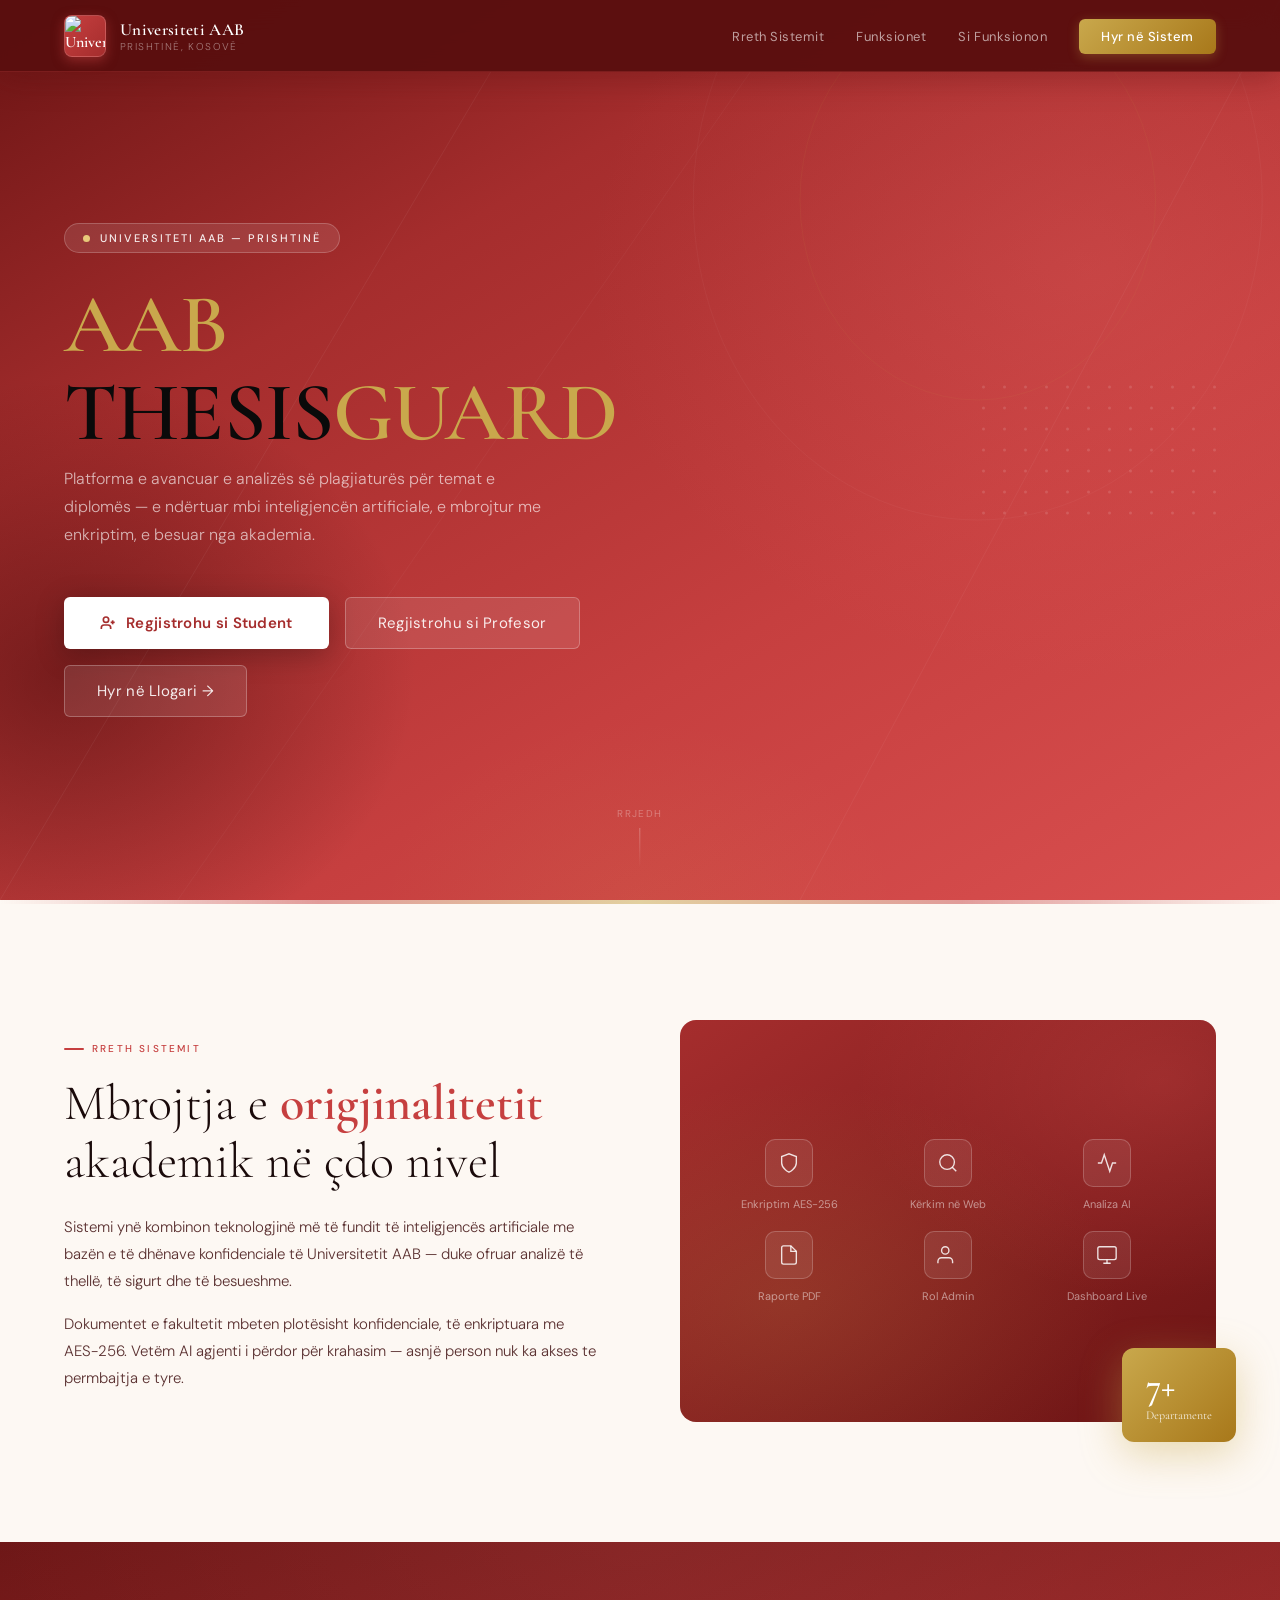
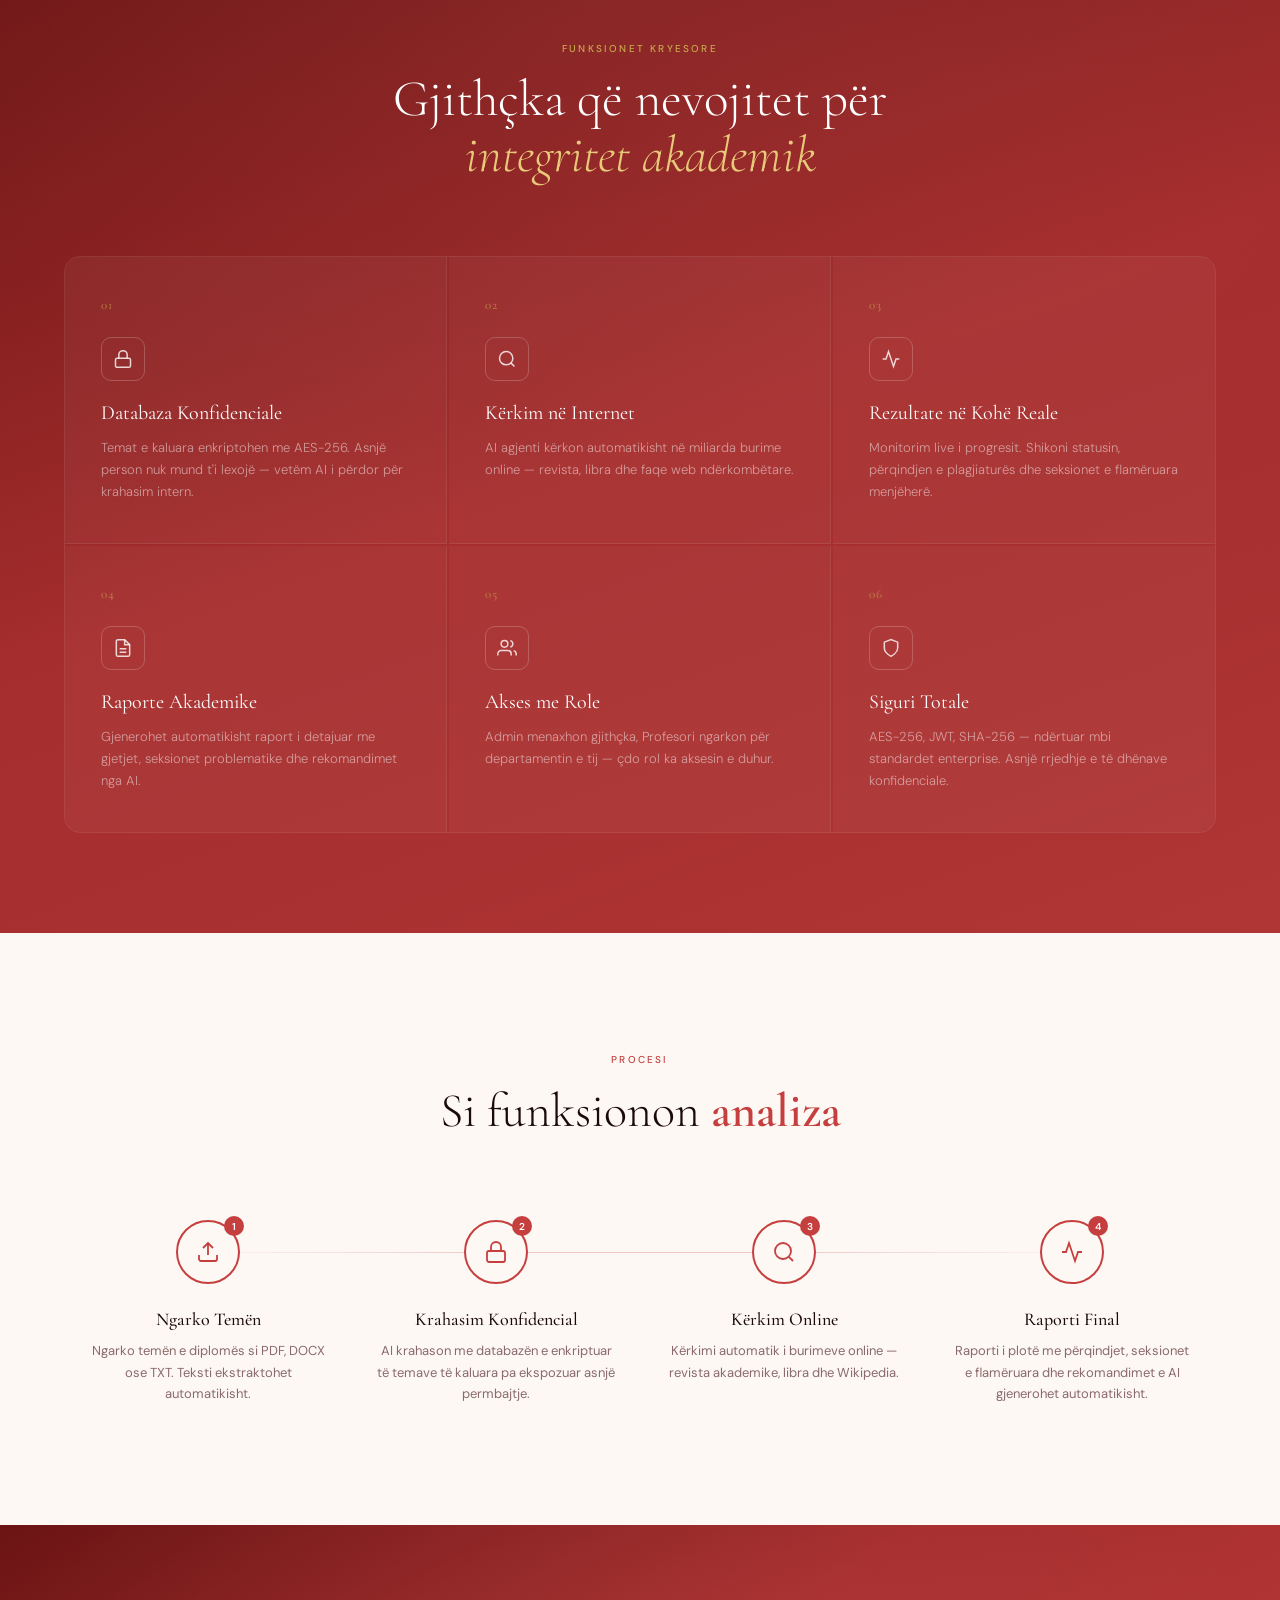
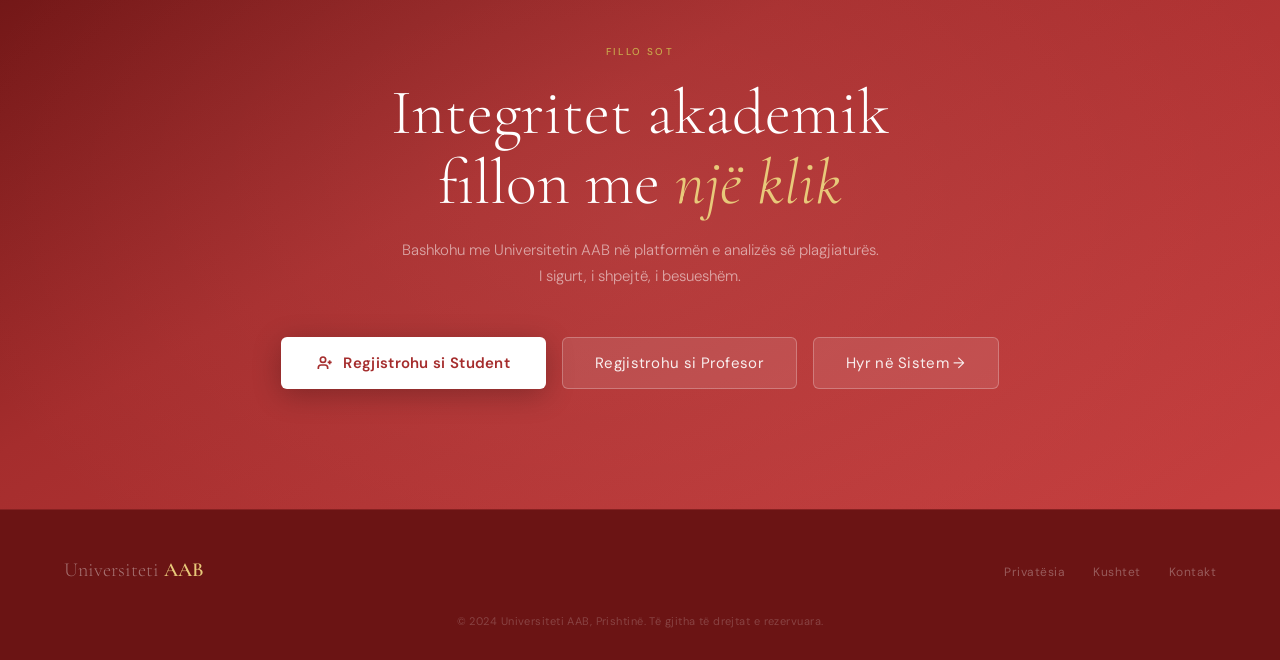
==== commit 93bda859: "﻿Publish the current plagiarism checker and stop tracking caches and uploads. The app rewrite, detec" ====
--- a/ballina.html
+++ b/ballina.html
@@ -3,6 +3,12 @@
 <head>
   <meta charset="UTF-8">
   <meta name="viewport" content="width=device-width, initial-scale=1.0">
+  <meta name="theme-color" content="#C63F3F">
+  <meta name="mobile-web-app-capable" content="yes">
+  <meta name="apple-mobile-web-app-capable" content="yes">
+  <meta name="apple-mobile-web-app-title" content="AAB Check">
+  <link rel="manifest" href="/manifest.webmanifest">
+  <link rel="icon" href="/static/icons/icon-192.svg" type="image/svg+xml">
   <title>Universiteti AAB — Sistemi i Analizës së Plagjiaturës</title>
   <link rel="preconnect" href="https://fonts.googleapis.com">
   <link href="https://fonts.googleapis.com/css2?family=Cormorant+Garamond:ital,wght@0,300;0,400;0,600;1,300;1,400&family=DM+Sans:wght@300;400;500&display=swap" rel="stylesheet">
@@ -138,6 +144,14 @@
     }
     .hero-title em { font-style: italic; color: var(--gold2); }
     .hero-title .line2 { font-weight: 600; display: block; }
+    .hero-title .brand-red {
+      color: var(--gold);
+      font-weight: 600;
+    }
+    .hero-title .brand-black {
+      color: #0A0A0A;
+      font-weight: 600;
+    }
 
     .hero-sub {
       font-size: 16px; font-weight: 300;
@@ -375,7 +389,7 @@
       background: rgba(255,255,255,.08); border-radius: 8px; padding: 4px; margin-bottom: 20px;
     }
     .tab-btn {
-      flex: 1; padding: 9px; font-family: var(--ff-body); font-size: 13px; font-weight: 500;
+      flex: 1; padding: 9px 6px; font-family: var(--ff-body); font-size: 12px; font-weight: 500;
       color: rgba(255,255,255,.45); background: transparent; border: none; border-radius: 6px;
       cursor: pointer; transition: .2s; letter-spacing: .03em;
     }
@@ -476,18 +490,20 @@
   <div class="hero-content">
     <div class="hero-eyebrow">Universiteti AAB — Prishtinë</div>
     <h1 class="hero-title">
-      Integriteti
-      <em>Akademik</em>
-      <span class="line2">i Garantuar.</span>
+      <span class="brand-red">AAB</span>
+      <span class="brand-black">THESIS</span><span class="brand-red">GUARD</span>
     </h1>
     <p class="hero-sub">
       Platforma e avancuar e analizës së plagjiaturës për temat e diplomës —
       e ndërtuar mbi inteligjencën artificiale, e mbrojtur me enkriptim, e besuar nga akademia.
     </p>
     <div class="hero-actions">
-      <button class="btn-hero-primary" onclick="openModal(event,'register')">
+      <button class="btn-hero-primary" onclick="openModal(event,'register-student')">
         <svg viewBox="0 0 24 24"><path d="M16 21v-2a4 4 0 0 0-4-4H6a4 4 0 0 0-4 4v2"/><circle cx="9" cy="7" r="4"/><line x1="19" y1="8" x2="19" y2="14"/><line x1="22" y1="11" x2="16" y2="11"/></svg>
-        Regjistrohu Tani
+        Regjistrohu si Student
+      </button>
+      <button class="btn-hero-ghost" onclick="openModal(event,'register-professor')">
+        Regjistrohu si Profesor
       </button>
       <button class="btn-hero-ghost" onclick="openModal(event,'login')">
         Hyr në Llogari →
@@ -495,11 +511,7 @@
     </div>
   </div>
 
-  <div class="hero-stats">
-    <div class="stat-badge"><div class="num">98%</div><div class="lbl">Saktësi Zbulimi</div></div>
-    <div class="stat-badge"><div class="num">2.4k+</div><div class="lbl">Tema të Analizuara</div></div>
-    <div class="stat-badge"><div class="num">AES‑256</div><div class="lbl">Enkriptim</div></div>
-  </div>
+ 
 
   <div class="scroll-hint">
     <span>Rrjedh</span>
@@ -612,10 +624,11 @@
   <h2>Integritet akademik<br>fillon me <em>një klik</em></h2>
   <p>Bashkohu me Universitetin AAB në platformën e analizës së plagjiaturës. I sigurt, i shpejtë, i besueshëm.</p>
   <div class="cta-buttons">
-    <button class="btn-hero-primary" onclick="openModal(event,'register')">
+    <button class="btn-hero-primary" onclick="openModal(event,'register-student')">
       <svg viewBox="0 0 24 24"><path d="M16 21v-2a4 4 0 0 0-4-4H6a4 4 0 0 0-4 4v2"/><circle cx="9" cy="7" r="4"/><line x1="19" y1="8" x2="19" y2="14"/><line x1="22" y1="11" x2="16" y2="11"/></svg>
-      Regjistrohu Falas
+      Regjistrohu si Student
     </button>
+    <button class="btn-hero-ghost" onclick="openModal(event,'register-professor')">Regjistrohu si Profesor</button>
     <button class="btn-hero-ghost" onclick="openModal(event,'login')">Hyr në Sistem →</button>
   </div>
 </section>
@@ -628,7 +641,6 @@
       <li><a href="#">Privatësia</a></li>
       <li><a href="#">Kushtet</a></li>
       <li><a href="#">Kontakt</a></li>
-      <li><a href="admin.html">Admin Panel</a></li>
     </ul>
   </div>
   <div class="footer-copy">© 2024 Universiteti AAB, Prishtinë. Të gjitha të drejtat e rezervuara.</div>
@@ -643,8 +655,9 @@
         <svg viewBox="0 0 24 24"><line x1="18" y1="6" x2="6" y2="18"/><line x1="6" y1="6" x2="18" y2="18"/></svg>
       </button>
       <div class="modal-tabs">
-        <button class="tab-btn active" id="tab-login"    onclick="switchTab('login')">Hyr</button>
-        <button class="tab-btn"        id="tab-register" onclick="switchTab('register')">Regjistrohu</button>
+        <button class="tab-btn active" id="tab-login" onclick="switchTab('login')">Hyr</button>
+        <button class="tab-btn" id="tab-register-student" onclick="switchTab('register-student')">Si Student</button>
+        <button class="tab-btn" id="tab-register-professor" onclick="switchTab('register-professor')">Si Profesor</button>
       </div>
       <div class="modal-title" id="modal-title">Mirë se <strong>erdhe</strong></div>
       <div class="modal-sub"  id="modal-sub">Hyr në llogarinë tënde</div>
@@ -655,41 +668,71 @@
       <div id="form-login">
         <div class="form-group">
           <label>Emri i Përdoruesit ose Email</label>
-          <input type="text" id="l-username" placeholder="p.sh. arta.krasniqi ose prof.demo@aab.edu.al" autocomplete="username">
+          <input type="text" id="l-username" placeholder="p.sh. arta.krasniqi@universitetiaab.com" autocomplete="username">
         </div>
         <div class="form-group">
           <label>Fjalëkalimi</label>
           <input type="password" id="l-password" placeholder="••••••••" autocomplete="current-password" onkeydown="if(event.key==='Enter')doLogin()">
         </div>
+        <div style="text-align:right;margin:-8px 0 12px">
+          <a href="#" onclick="switchTab('forgot-password');return false" style="font-size:13px;color:#C63F3F;text-decoration:none">Keni harruar fjalëkalimin?</a>
+        </div>
         <div id="login-msg" style="font-size:13px;margin-bottom:12px;display:none"></div>
         <button class="btn-modal-primary" onclick="doLogin()">Hyr në Sistem</button>
-        <div class="modal-note">Nuk ke llogari? <a href="#" onclick="switchTab('register');return false">Regjistrohu këtu</a></div>
+        <div class="modal-note">Nuk ke llogari?
+          <a href="#" onclick="switchTab('register-student');return false">Regjistrohu si student</a> ·
+          <a href="#" onclick="switchTab('register-professor');return false">si profesor</a>
+        </div>
       </div>
 
-      <!-- REGISTER -->
-      <div id="form-register" style="display:none">
+      <!-- FORGOT PASSWORD -->
+      <div id="form-forgot-password" style="display:none">
+        <div class="form-group">
+          <label>Email i llogarisë</label>
+          <input type="email" id="fp-email" placeholder="emri.mbiemri@universitetiaab.com" autocomplete="email" onkeydown="if(event.key==='Enter')doForgotPassword()">
+        </div>
+        <div id="forgot-msg" style="font-size:13px;margin-bottom:12px;display:none"></div>
+        <button class="btn-modal-primary" type="button" onclick="doForgotPassword()">Dërgo lidhjen e rivendosjes</button>
+        <div class="modal-note"><a href="#" onclick="switchTab('login');return false">← Kthehu te hyrja</a></div>
+      </div>
+
+      <!-- REGISTER STUDENT -->
+      <div id="form-register-student" style="display:none">
         <div class="form-row-2">
-          <div class="form-group"><label>Emri</label><input type="text" id="r-fname" placeholder="Arta"></div>
-          <div class="form-group"><label>Mbiemri</label><input type="text" id="r-lname" placeholder="Krasniqi"></div>
+          <div class="form-group"><label>Emri</label><input type="text" id="rs-fname" placeholder="Arta"></div>
+          <div class="form-group"><label>Mbiemri</label><input type="text" id="rs-lname" placeholder="Krasniqi"></div>
         </div>
-        <div class="form-group"><label>Email Universitar</label><input type="email" id="r-email" placeholder="arta.krasniqi@aab.edu.al"></div>
-        <div class="form-group"><label>Numri Indeksit</label><input type="text" id="r-index" placeholder="2024/CS/0001"></div>
+        <div class="form-group"><label>Email Universitar *</label><input type="email" id="rs-email" placeholder="emri.mbiemri@universitetiaab.com"></div>
+        <div class="form-group"><label>Numri Indeksit</label><input type="text" id="rs-index" placeholder="2024/CS/0001"></div>
         <div class="form-group">
-          <label>Departamenti</label>
-          <select id="r-dept">
-            <option value="">— Zgjidh departamentin —</option>
-            <option>Programim</option>
-            <option>Programim dhe AI</option>
-            <option>Programim dhe Multimedia</option>
-            <option>Programim i Lojerave Kompjuterike</option>
-            <option>Siguri Kibernetike</option>
-            <option>Specializim ne Inxhinieri Softuerike</option>
+          <label>Drejtimi / Specializimi *</label>
+          <select id="rs-dept">
+            <option value="">— Zgjidh drejtimin —</option>
           </select>
         </div>
-        <div class="form-group"><label>Fjalëkalimi</label><input type="password" id="r-pass" placeholder="Min. 8 karaktere"></div>
-        <div id="reg-msg" style="font-size:13px;margin-bottom:12px;display:none"></div>
-        <button class="btn-modal-primary" onclick="doRegister()">Krijo Llogarinë</button>
-        <div class="modal-note">Duke u regjistruar pranon <a href="#">Kushtet e Përdorimit</a>.<br>Ke llogari? <a href="#" onclick="switchTab('login');return false">Hyr këtu</a></div>
+        <div class="form-group"><label>Fjalëkalimi *</label><input type="password" id="rs-pass" placeholder="Min. 8 karaktere"></div>
+        <div id="reg-stu-msg" style="font-size:13px;margin-bottom:12px;display:none"></div>
+        <button class="btn-modal-primary" onclick="doRegisterStudent()">Krijo Llogarinë e Studentit</button>
+        <div class="modal-note">Vetëm me email <strong>@universitetiaab.com</strong>.<br>Je profesor? <a href="#" onclick="switchTab('register-professor');return false">Regjistrohu këtu</a></div>
+      </div>
+
+      <!-- REGISTER PROFESSOR -->
+      <div id="form-register-professor" style="display:none">
+        <div class="form-row-2">
+          <div class="form-group"><label>Emri</label><input type="text" id="rp-fname" placeholder="Artan"></div>
+          <div class="form-group"><label>Mbiemri</label><input type="text" id="rp-lname" placeholder="Berisha"></div>
+        </div>
+        <div class="form-group"><label>Email Institucional *</label><input type="email" id="rp-email" placeholder="emri@aab-edu.net"></div>
+        <div class="form-group">
+          <label>Departamenti *</label>
+          <select id="rp-dept">
+            <option value="">— Zgjidh departamentin —</option>
+          </select>
+        </div>
+        <div class="form-group"><label>Fjalëkalimi *</label><input type="password" id="rp-pass" placeholder="Min. 8 karaktere"></div>
+        <div id="reg-prof-msg" style="font-size:13px;margin-bottom:12px;display:none"></div>
+        <button class="btn-modal-primary" onclick="doRegisterProfessor()">Krijo Llogarinë e Profesorit</button>
+        <div class="modal-note">Vetëm me email institucional me domain <strong>@aab-edu.net</strong>.<br>Ke llogari? <a href="#" onclick="switchTab('login');return false">Hyr këtu</a></div>
       </div>
 
     </div>
@@ -711,13 +754,95 @@
   document.addEventListener('keydown', e => { if(e.key==='Escape') closeModal(); });
 
   function switchTab(tab) {
-    const isLogin = tab==='login';
-    document.getElementById('tab-login').classList.toggle('active', isLogin);
-    document.getElementById('tab-register').classList.toggle('active', !isLogin);
-    document.getElementById('form-login').style.display    = isLogin ? '' : 'none';
-    document.getElementById('form-register').style.display = isLogin ? 'none' : '';
-    document.getElementById('modal-title').innerHTML = isLogin ? 'Mirë se <strong>erdhe</strong>' : 'Krijo <strong>llogarinë</strong>';
-    document.getElementById('modal-sub').textContent  = isLogin ? 'Hyr në llogarinë tënde' : 'Regjistrohu në platformën AAB';
+    const isLogin = tab === 'login';
+    const isStudent = tab === 'register-student';
+    const isProfessor = tab === 'register-professor';
+    const isForgot = tab === 'forgot-password';
+    document.getElementById('tab-login').classList.toggle('active', isLogin || isForgot);
+    document.getElementById('tab-register-student').classList.toggle('active', isStudent);
+    document.getElementById('tab-register-professor').classList.toggle('active', isProfessor);
+    document.getElementById('form-login').style.display = isLogin ? '' : 'none';
+    document.getElementById('form-forgot-password').style.display = isForgot ? '' : 'none';
+    document.getElementById('form-register-student').style.display = isStudent ? '' : 'none';
+    document.getElementById('form-register-professor').style.display = isProfessor ? '' : 'none';
+    if (isLogin) {
+      document.getElementById('modal-title').innerHTML = 'Mirë se <strong>erdhe</strong>';
+      document.getElementById('modal-sub').textContent = 'Hyr në llogarinë tënde';
+    } else if (isForgot) {
+      document.getElementById('modal-title').innerHTML = 'Rivendos <strong>fjalëkalimin</strong>';
+      document.getElementById('modal-sub').textContent = 'Do të merrni një email me lidhje të sigurt';
+    } else if (isStudent) {
+      document.getElementById('modal-title').innerHTML = 'Regjistrohu si <strong>Student</strong>';
+      document.getElementById('modal-sub').textContent = 'Vetëm me email @universitetiaab.com';
+    } else {
+      document.getElementById('modal-title').innerHTML = 'Regjistrohu si <strong>Profesor</strong>';
+      document.getElementById('modal-sub').textContent = 'Vetëm me email institucional @aab-edu.net';
+    }
+  }
+
+  function apiOrigin() {
+    const origin = window.location.origin;
+    if (origin && origin !== 'null' && !origin.startsWith('file:') && /:8000$/.test(origin)) {
+      return origin;
+    }
+    return 'http://127.0.0.1:8000';
+  }
+
+  function apiError(detail) {
+    if (!detail) return 'Gabim i panjohur';
+    if (typeof detail === 'string') return detail;
+    if (Array.isArray(detail)) {
+      return detail.map(x => {
+        const field = x.loc && x.loc.length ? x.loc[x.loc.length - 1] : '';
+        if (x.type === 'missing' || x.msg === 'Field required') {
+          if (field === 'register_as') {
+            return 'Ringarko faqen (Ctrl+F5) dhe zgjidh regjistrimin si Student ose Profesor';
+          }
+          return field ? `Mungon fusha: ${field}` : 'Mungon një fushë e detyrueshme';
+        }
+        return x.msg || x.message || JSON.stringify(x);
+      }).join('. ');
+    }
+    return String(detail);
+  }
+
+  const STUDENT_EMAIL_SUFFIX = '@universitetiaab.com';
+  function isStudentEmail(email) {
+    return String(email || '').trim().toLowerCase().endsWith(STUDENT_EMAIL_SUFFIX);
+  }
+  const PROF_EMAIL_DOMAINS = ['aab-edu.net'];
+  const PROF_EMAIL_DOMAINS_LEGACY = ['aab-edu'];
+  function professorEmailDomain(email) {
+    const parts = String(email || '').trim().toLowerCase().split('@');
+    return parts.length === 2 && parts[1] ? parts[1] : '';
+  }
+  // Regjistrim: vetëm domain-i zyrtar (exact match).
+  function isProfessorRegisterEmail(email) {
+    return PROF_EMAIL_DOMAINS.includes(professorEmailDomain(email));
+  }
+  // Kyçje: pranon edhe domain-in legacy të llogarive ekzistuese.
+  function isProfessorEmail(email) {
+    const domain = professorEmailDomain(email);
+    return PROF_EMAIL_DOMAINS.includes(domain) || PROF_EMAIL_DOMAINS_LEGACY.includes(domain);
+  }
+  function registerRoleFromEmail(email) {
+    if (isStudentEmail(email)) return 'student';
+    if (isProfessorRegisterEmail(email)) return 'professor';
+    return null;
+  }
+  function saveAuthAndRedirect(data) {
+    const role = data.user?.role || 'student';
+    let tokenKey, userKey, dest;
+    if (role === 'professor') {
+      tokenKey = 'prof_token'; userKey = 'prof_user'; dest = 'profesor.html';
+    } else if (role === 'admin') {
+      tokenKey = 'admin_token'; userKey = 'admin_user'; dest = 'admin.html';
+    } else {
+      tokenKey = 'stu_token'; userKey = 'stu_user'; dest = 'student.html';
+    }
+    localStorage.setItem(tokenKey, data.access_token);
+    localStorage.setItem(userKey, JSON.stringify(data.user));
+    window.location.href = dest;
   }
 
   async function doLogin() {
@@ -725,67 +850,125 @@
     const password = document.getElementById('l-password').value;
     const msg      = document.getElementById('login-msg');
     if(!username||!password){ showMsg(msg,'Plotëso të dy fushat','#C63F3F'); return; }
-    try {
-      const backendOrigin = (() => {
-        const origin = window.location.origin;
-        if (origin && origin !== 'null' && origin.includes(':8000')) return origin;
-        return 'http://localhost:8000';
-      })();
-      const apiBase = `${backendOrigin}/api`;
-      const res  = await fetch(`${apiBase}/auth/login`, {method:'POST',headers:{'Content-Type':'application/json'},body:JSON.stringify({username,password})});
-      const data = await res.json();
-      if(!res.ok){ showMsg(msg, data.detail||'Kredenciale të gabuara','#C63F3F'); return; }
-      let tokenKey, userKey;
-      if (data.user.role === 'professor') { tokenKey = 'prof_token'; userKey = 'prof_user'; }
-      else if (data.user.role === 'admin') { tokenKey = 'admin_token'; userKey = 'admin_user'; }
-      else { tokenKey = 'student_token'; userKey = 'student_user'; }
-      localStorage.setItem(tokenKey, data.access_token);
-      localStorage.setItem(userKey, JSON.stringify(data.user));
-
-      // Domain-based redirect rules (user requested):
-      const identifier = username; // value entered by user (username or email)
-      const email = (data.user && data.user.email) ? data.user.email.toLowerCase() : identifier.toLowerCase();
-      if (data.user.role === 'admin' || data.user.username === 'admin') {
-        window.location.href = 'admin.html';
+    if (username.includes('@')) {
+      const okStudent = isStudentEmail(username);
+      const okProfessor = isProfessorEmail(username);
+      if (!okStudent && !okProfessor) {
+        showMsg(msg,'Përdor email @universitetiaab.com (student) ose @aab-edu.net (profesor)','#C63F3F');
         return;
       }
-      if (email.endsWith('@universitetiaab.com')) {
-        window.location.href = 'student.html';
+    }
+    showMsg(msg,'Duke u lidhur...','#666');
+    try {
+      const apiBase = `${apiOrigin()}/api`;
+      const res  = await fetch(`${apiBase}/auth/login`, {method:'POST',headers:{'Content-Type':'application/json'},body:JSON.stringify({username,password})});
+      let data = {};
+      try { data = await res.json(); } catch (_) {}
+      if(!res.ok){ showMsg(msg, apiError(data.detail)||'Kredenciale të gabuara','#C63F3F'); return; }
+      saveAuthAndRedirect(data);
+    } catch (err) {
+      showMsg(msg,'Nuk u lidh me serverin. Nis start.bat dhe hap http://127.0.0.1:8000','#C63F3F');
+    }
+  }
+
+  async function doForgotPassword() {
+    const email = document.getElementById('fp-email').value.trim();
+    const msg = document.getElementById('forgot-msg');
+    if (!email || !email.includes('@')) {
+      showMsg(msg, 'Shkruaj email-in e llogarisë', '#C63F3F');
+      return;
+    }
+    showMsg(msg, 'Duke dërguar...', '#666');
+    try {
+      const res = await fetch(`${apiOrigin()}/api/auth/forgot-password`, {
+        method: 'POST',
+        headers: { 'Content-Type': 'application/json' },
+        body: JSON.stringify({ email }),
+      });
+      const data = await res.json().catch(() => ({}));
+      if (!res.ok) {
+        showMsg(msg, apiError(data.detail) || 'Gabim gjatë dërgimit', '#C63F3F');
         return;
       }
-      if (email.endsWith('@aab.edu') || email.endsWith('@aab.edu.al')) {
-        window.location.href = 'profesor.html';
-        return;
+      let text = data.message || 'Kontrollo email-in për lidhjen e rivendosjes.';
+      if (data.dev_reset_url) {
+        text += ' (Dev: shiko logs/password_reset.log ose kopjo lidhjen nga përgjigja e API)';
+        console.info('Dev reset URL:', data.dev_reset_url);
       }
-      // Fallback to role-based routing
-      window.location.href = data.user.role === 'professor' ? 'profesor.html' : 'index.html';
-    } catch { showMsg(msg,'Nuk u lidh me serverin.','#C63F3F'); }
-  }
-
-  async function doRegister() {
-    const fname = document.getElementById('r-fname').value.trim();
-    const lname = document.getElementById('r-lname').value.trim();
-    const email = document.getElementById('r-email').value.trim();
-    const dept  = document.getElementById('r-dept').value;
-    const pass  = document.getElementById('r-pass').value;
-    const msg   = document.getElementById('reg-msg');
-    if(!fname||!lname||!email||!pass){ showMsg(msg,'Plotëso fushat e detyrueshme','#C63F3F'); return; }
-    if(pass.length<8){ showMsg(msg,'Min. 8 karaktere fjalëkalimi','#C63F3F'); return; }
+      showMsg(msg, text, '#2D7A3A');
+    } catch {
+      showMsg(msg, 'Nuk u lidh me serverin.', '#C63F3F');
+    }
+  }
+
+  async function doRegisterStudent() {
+    const fname = document.getElementById('rs-fname').value.trim();
+    const lname = document.getElementById('rs-lname').value.trim();
+    const email = document.getElementById('rs-email').value.trim();
+    const dept  = document.getElementById('rs-dept').value;
+    const pass  = document.getElementById('rs-pass').value;
+    const msg   = document.getElementById('reg-stu-msg');
+    if (!fname || !lname || !email || !pass) { showMsg(msg, 'Plotëso fushat e detyrueshme', '#C63F3F'); return; }
+    if (!isStudentEmail(email)) { showMsg(msg, 'Studentët regjistrohen vetëm me email @universitetiaab.com', '#C63F3F'); return; }
+    if (!dept) { showMsg(msg, 'Studentët duhet të zgjedhin drejtimin / specializimin', '#C63F3F'); return; }
+    if (pass.length < 8) { showMsg(msg, 'Min. 8 karaktere fjalëkalimi', '#C63F3F'); return; }
+    showMsg(msg, 'Duke u regjistruar...', '#666');
     try {
-      const backendOrigin = (() => {
-        const origin = window.location.origin;
-        if (origin && origin !== 'null' && origin.includes(':8000')) return origin;
-        return 'http://localhost:8000';
-      })();
-      const apiBase = `${backendOrigin}/api`;
-      const res  = await fetch(`${apiBase}/auth/register`, {method:'POST',headers:{'Content-Type':'application/json'},body:JSON.stringify({username:email.split('@')[0],email,full_name:fname+' '+lname,password:pass,department:dept||null})});
+      const apiBase = `${apiOrigin()}/api`;
+      const res = await fetch(`${apiBase}/auth/register`, {
+        method: 'POST',
+        headers: { 'Content-Type': 'application/json' },
+        body: JSON.stringify({
+          username: email.split('@')[0],
+          email,
+          full_name: fname + ' ' + lname,
+          password: pass,
+          department: dept || null,
+          register_as: 'student',
+        }),
+      });
       const data = await res.json();
-      if(!res.ok){ showMsg(msg, data.detail||'Gabim gjatë regjistrimit','#C63F3F'); return; }
-      switchTab('login');
-      const lm=document.getElementById('login-msg');
-      lm.style.display='block'; lm.style.color='#2D7A3A';
-      lm.textContent='✓ Llogaria u krijua! Hyr tani.';
-    } catch { showMsg(msg,'Nuk u lidh me serverin.','#C63F3F'); }
+      if (!res.ok) { showMsg(msg, apiError(data.detail) || 'Gabim gjatë regjistrimit', '#C63F3F'); return; }
+      if (data.user?.role !== 'student') { showMsg(msg, 'Llogaria u krijua me rol të gabuar. Kontaktoni adminin.', '#C63F3F'); return; }
+      saveAuthAndRedirect(data);
+    } catch {
+      showMsg(msg, 'Nuk u lidh me serverin. Nis start.bat dhe hap http://127.0.0.1:8000', '#C63F3F');
+    }
+  }
+
+  async function doRegisterProfessor() {
+    const fname = document.getElementById('rp-fname').value.trim();
+    const lname = document.getElementById('rp-lname').value.trim();
+    const email = document.getElementById('rp-email').value.trim();
+    const dept  = document.getElementById('rp-dept').value;
+    const pass  = document.getElementById('rp-pass').value;
+    const msg   = document.getElementById('reg-prof-msg');
+    if (!fname || !lname || !email || !pass) { showMsg(msg, 'Plotëso fushat e detyrueshme', '#C63F3F'); return; }
+    if (!isProfessorRegisterEmail(email)) { showMsg(msg, 'Profesorët regjistrohen vetëm me email me domain @aab-edu.net', '#C63F3F'); return; }
+    if (!dept) { showMsg(msg, 'Profesorët duhet të zgjedhin departamentin', '#C63F3F'); return; }
+    if (pass.length < 8) { showMsg(msg, 'Min. 8 karaktere fjalëkalimi', '#C63F3F'); return; }
+    showMsg(msg, 'Duke u regjistruar...', '#666');
+    try {
+      const apiBase = `${apiOrigin()}/api`;
+      const res = await fetch(`${apiBase}/auth/register`, {
+        method: 'POST',
+        headers: { 'Content-Type': 'application/json' },
+        body: JSON.stringify({
+          username: email.split('@')[0],
+          email,
+          full_name: fname + ' ' + lname,
+          password: pass,
+          department: dept,
+          register_as: 'professor',
+        }),
+      });
+      const data = await res.json();
+      if (!res.ok) { showMsg(msg, apiError(data.detail) || 'Gabim gjatë regjistrimit', '#C63F3F'); return; }
+      if (data.user?.role !== 'professor') { showMsg(msg, 'Llogaria u krijua me rol të gabuar. Kontaktoni adminin.', '#C63F3F'); return; }
+      saveAuthAndRedirect(data);
+    } catch {
+      showMsg(msg, 'Nuk u lidh me serverin. Nis start.bat dhe hap http://127.0.0.1:8000', '#C63F3F');
+    }
   }
 
   function showMsg(el, text, color) { el.textContent=text; el.style.display='block'; el.style.color=color; }
@@ -796,6 +979,36 @@
       e.preventDefault(); document.querySelector(id)?.scrollIntoView({behavior:'smooth'});
     });
   });
+
+  async function loadDepartmentOptions() {
+    const studentSel = document.getElementById('rs-dept');
+    const profSel = document.getElementById('rp-dept');
+    const origin = apiOrigin();
+    try {
+      if (studentSel) {
+        const res = await fetch(`${origin}/api/departments?for=student`);
+        const data = await res.json();
+        const depts = data.departments || [];
+        studentSel.innerHTML = '<option value="">— Zgjidh drejtimin —</option>' +
+          depts.map((d) => `<option>${d.replace(/</g, '&lt;')}</option>`).join('');
+      }
+      if (profSel) {
+        const res = await fetch(`${origin}/api/departments?for=professor`);
+        const data = await res.json();
+        const depts = data.departments || ['Shkenca Kompjuterike'];
+        profSel.innerHTML = '<option value="">— Zgjidh departamentin —</option>' +
+          depts.map((d) => `<option>${d.replace(/</g, '&lt;')}</option>`).join('');
+      }
+    } catch {}
+  }
+  loadDepartmentOptions();
 </script>
+  <script>
+    if ('serviceWorker' in navigator) {
+      window.addEventListener('load', function () {
+        navigator.serviceWorker.register('/sw.js').catch(function () {});
+      });
+    }
+  </script>
 </body>
 </html>
